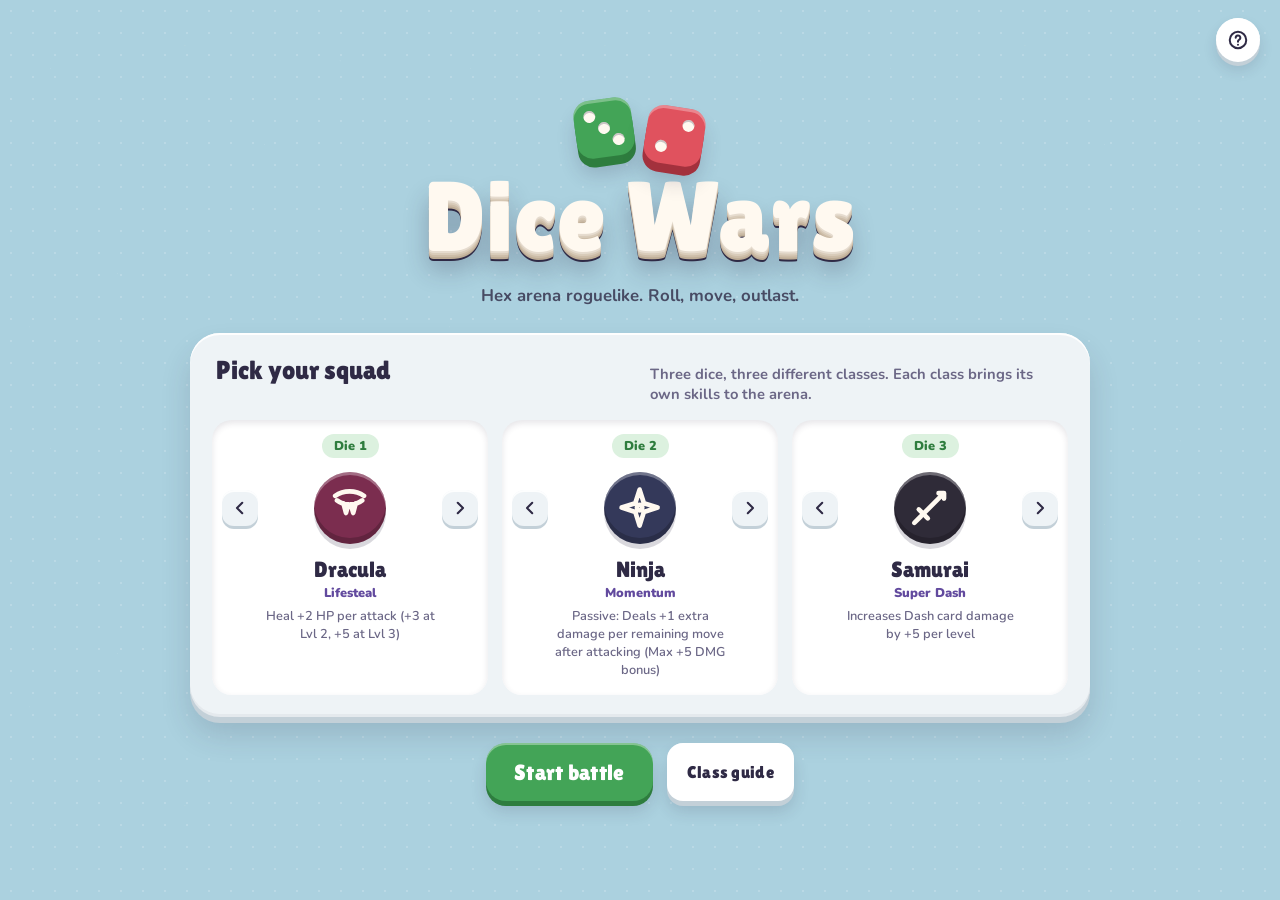
==== index.html @ b99d7654 "v3.5: Combat preview and coaching tips in the main game Promote the NewBeta build to the main game a" ====
<!DOCTYPE html>
<html lang="en">

<head>
    <meta charset="UTF-8">
    <meta name="viewport" content="width=device-width, initial-scale=1.0, viewport-fit=cover">
    <meta name="theme-color" content="#9ACBD9">
    <meta name="mobile-web-app-capable" content="yes">
    <meta name="apple-mobile-web-app-capable" content="yes">
    <title>Dice Wars: Hex Arena</title>
    <meta name="description" content="Hexagonal strategy dice battle with classes, cards and roguelike upgrades. Player vs Computer.">
    <link rel="preconnect" href="https://fonts.googleapis.com">
    <link rel="preconnect" href="https://fonts.gstatic.com" crossorigin>
    <link href="https://fonts.googleapis.com/css2?family=Lilita+One&family=Nunito:wght@500;700;800;900&display=swap" rel="stylesheet">
    <link rel="stylesheet" href="css/style.css?v=3.5.0">
</head>

<body>

    <!-- START SCREEN -->
    <div id="start-screen">
        <button class="round-btn start-help" onclick="openHelpModal()" title="How to play" aria-label="How to play">
            <svg class="ico" viewBox="0 0 24 24"><path d="M12 3a9 9 0 1 0 0 18a9 9 0 1 0 0-18M9.5 9.5a2.5 2.5 0 1 1 3.5 2.3c-.7.3-1 .8-1 1.5v.7M12 17.2v.1"/></svg>
        </button>

        <header class="title-block">
            <div class="title-dice" aria-hidden="true">
                <span class="clay-die teal"><i></i><i></i><i></i></span>
                <span class="clay-die berry"><i></i><i></i></span>
            </div>
            <h1 class="game-title">Dice Wars</h1>
            <p class="subtitle">Hex arena roguelike. Roll, move, outlast.</p>
        </header>

        <section class="squad-picker" aria-labelledby="squad-title">
            <div class="squad-head">
                <h2 id="squad-title">Pick your squad</h2>
                <p>Three dice, three different classes. Each class brings its own skills to the arena.</p>
            </div>
            <div class="dice-carousel-grid">
                <div class="die-carousel-card">
                    <div class="die-card-header">Die 1</div>
                    <div class="class-carousel">
                        <button class="carousel-arrow-btn" onclick="cycleClass(0, -1)" aria-label="Previous class for die 1"><svg class="ico" viewBox="0 0 24 24"><path d="M15 5l-7 7 7 7"/></svg></button>
                        <div class="class-display-box" id="class-box-0"></div>
                        <button class="carousel-arrow-btn" onclick="cycleClass(0, 1)" aria-label="Next class for die 1"><svg class="ico" viewBox="0 0 24 24"><path d="M9 5l7 7-7 7"/></svg></button>
                    </div>
                </div>
                <div class="die-carousel-card">
                    <div class="die-card-header">Die 2</div>
                    <div class="class-carousel">
                        <button class="carousel-arrow-btn" onclick="cycleClass(1, -1)" aria-label="Previous class for die 2"><svg class="ico" viewBox="0 0 24 24"><path d="M15 5l-7 7 7 7"/></svg></button>
                        <div class="class-display-box" id="class-box-1"></div>
                        <button class="carousel-arrow-btn" onclick="cycleClass(1, 1)" aria-label="Next class for die 2"><svg class="ico" viewBox="0 0 24 24"><path d="M9 5l7 7-7 7"/></svg></button>
                    </div>
                </div>
                <div class="die-carousel-card">
                    <div class="die-card-header">Die 3</div>
                    <div class="class-carousel">
                        <button class="carousel-arrow-btn" onclick="cycleClass(2, -1)" aria-label="Previous class for die 3"><svg class="ico" viewBox="0 0 24 24"><path d="M15 5l-7 7 7 7"/></svg></button>
                        <div class="class-display-box" id="class-box-2"></div>
                        <button class="carousel-arrow-btn" onclick="cycleClass(2, 1)" aria-label="Next class for die 3"><svg class="ico" viewBox="0 0 24 24"><path d="M9 5l7 7-7 7"/></svg></button>
                    </div>
                </div>
            </div>
        </section>

        <div class="start-actions-wrapper">
            <button class="clay-btn teal big" onclick="openGameSettingsModal()">Start battle</button>
            <button class="clay-btn plain" onclick="openDiceGuideModal()">Class guide</button>
        </div>
    </div>

    <!-- GAME SCREEN -->
    <div id="game-screen">
        <header class="topbar">
            <button class="round-btn" onclick="openGameMenuModal()" title="Menu" aria-label="Menu">
                <svg class="ico" viewBox="0 0 24 24"><path d="M4 7h9M17 7h3M4 17h3M11 17h9M15 5a2 2 0 1 0 0 4a2 2 0 1 0 0-4M9 15a2 2 0 1 0 0 4a2 2 0 1 0 0-4"/></svg>
            </button>
            <div class="brand">Dice Wars</div>
            <div class="hud-group">
                <span class="hud-chip wave" id="wave-badge">Wave 1</span>
                <div class="hud-chip timer" id="timer-badge" title="Time left this turn">
                    <svg class="ico" viewBox="0 0 24 24"><path d="M6 3h12M6 21h12M7.5 3c0 5.5 9 5.5 9 9s-9 3.5-9 9M16.5 3c0 5.5-9 5.5-9 9s9 3.5 9 9"/></svg>
                    <span>30</span><small>s</small>
                </div>
                <div class="hud-chip daytime" id="daytime-badge" title="Time of day in the arena"><span>Morning</span></div>
                <div class="hud-chip clock" id="stopwatch-badge" title="Match time">
                    <svg class="ico" viewBox="0 0 24 24"><path d="M12 3a9 9 0 1 0 0 18a9 9 0 1 0 0-18M12 7v5l3 2"/></svg>
                    <span class="sw-val">00:00</span>
                </div>
            </div>
            <div class="topbar-actions">
                <button class="pill-btn" id="auto-test-btn" onclick="toggleFastAutoMode()" title="Let a bot play your turns (testing)">
                    <svg class="ico" viewBox="0 0 24 24"><path d="M4 6l7 6-7 6zM12 6l7 6-7 6z"/></svg><span>Auto play</span>
                </button>
                <button class="round-btn" id="bgm-toggle" onclick="toggleBGM()" title="Music" aria-label="Toggle music">
                    <svg class="ico" viewBox="0 0 24 24"><path d="M9 18V5l11-2v13M9 18a3 3 0 1 1-3-3 3 3 0 0 1 3 3zM20 16a3 3 0 1 1-3-3 3 3 0 0 1 3 3z"/></svg>
                </button>
                <button class="round-btn" onclick="openHelpModal()" title="How to play" aria-label="How to play">
                    <svg class="ico" viewBox="0 0 24 24"><path d="M12 3a9 9 0 1 0 0 18a9 9 0 1 0 0-18M9.5 9.5a2.5 2.5 0 1 1 3.5 2.3c-.7.3-1 .8-1 1.5v.7M12 17.2v.1"/></svg>
                </button>
            </div>
        </header>

        <aside class="side side-left">
            <section class="panel team-panel cpu" id="cpu-bar">
                <div class="panel-head">
                    <h3><span class="team-dot cpu"></span>Computer</h3>
                    <span class="hand-count" id="cpu-hand-count" title="Cards in the computer's hand">0/3</span>
                </div>
                <div class="dice-hp-row" id="cpu-dice-hp"></div>
            </section>

            <section class="panel stats-panel-widget" id="stats-panel-widget">
                <button class="stats-toggle-btn" onclick="toggleStatsPanel()" id="stats-toggle-btn" title="Show or hide the battle report" aria-label="Toggle battle report">
                    <svg class="ico" viewBox="0 0 24 24"><path d="M15 5l-7 7 7 7"/></svg>
                </button>
                <div class="panel-head" onclick="if (window.innerWidth <= 1180 || window.innerHeight <= 520) toggleStatsPanel()">
                    <h3>Battle report</h3>
                </div>
                <div class="stats-tabs-row" role="tablist">
                    <button class="stats-tab-btn active" id="tab-stat-dealt" onclick="switchStatsTab('dealt')">Dealt</button>
                    <button class="stats-tab-btn" id="tab-stat-taken" onclick="switchStatsTab('taken')">Taken</button>
                    <button class="stats-tab-btn" id="tab-stat-heal" onclick="switchStatsTab('heal')">Healed</button>
                    <button class="stats-tab-btn" id="tab-stat-log" onclick="switchStatsTab('log')">Log</button>
                </div>
                <div class="stats-content-area" id="stats-content-area"></div>
            </section>
        </aside>

        <main class="board">
            <div id="game-message" role="status" aria-live="polite">Waiting to start…</div>
            <div id="coach-tip" role="note" aria-live="polite"></div>
            <div id="canvas-wrapper">
                <canvas id="canvas"></canvas>
            </div>
        </main>

        <aside class="side side-right">
            <section class="panel team-panel player" id="player-bar">
                <div class="panel-head">
                    <h3><span class="team-dot player"></span>Your dice</h3>
                </div>
                <div class="dice-hp-row" id="player-dice-hp"></div>
            </section>

            <section class="panel card-hand-panel" id="card-panel">
                <div class="panel-head">
                    <h3>Hand</h3>
                    <div class="card-actions">
                        <button class="pill-btn danger btn-cancel-card" id="btn-cancel-card" onclick="cancelCard()">
                            <svg class="ico" viewBox="0 0 24 24"><path d="M6 6l12 12M18 6 6 18"/></svg><span>Cancel</span>
                        </button>
                        <button class="pill-btn btn-discard-card" id="btn-discard-card" onclick="destroyActiveCard()" title="Throw away the selected card">
                            <svg class="ico" viewBox="0 0 24 24"><path d="M4 7h16M9 7V4h6v3M6 7l1 13h10l1-13"/></svg><span>Discard</span>
                        </button>
                    </div>
                </div>
                <div class="card-slots" id="card-slots"><span class="empty-hand">No cards yet. Step on a glowing crystal to draw one.</span></div>
            </section>
        </aside>

        <footer class="tray" id="controls-bar">
            <div class="tray-roll">
                <div class="roll-dice-display" id="roll-display"></div>
                <div class="moves-display" id="moves-display"><b>0</b> moves</div>
            </div>
            <div class="tray-skills" id="tray-skills">
                <button class="clay-btn violet btn-action btn-zap" id="btn-zap" onclick="clearPreview(); triggerPlayerMageZap()" onmouseenter="previewZap()" onmouseleave="clearPreview()" title="Mage: hit the nearest enemy for damage equal to its distance">Zap</button>
                <button class="clay-btn sky btn-action btn-archer" id="btn-archer" style="display:none;" onclick="triggerPlayerArcherShot()" title="Archer: shoot any enemy from range">Long shot</button>
                <button class="clay-btn amber btn-action btn-pivot" id="btn-pivot" style="display:none;" onclick="triggerPlayerPiercerPivot()" title="Piercer: 8 damage to every enemy around this die">Pivot</button>
                <button class="clay-btn plain btn-action btn-cancel-pivot" id="btn-cancel-pivot" style="display:none;" onclick="cancelPivotPreview()">Cancel pivot</button>
                <button class="clay-btn violet btn-action btn-mind-control" id="btn-mind-control" style="display:none;" onclick="triggerPlayerMindControl()" title="Telekinator: take control of one enemy die for 2 waves">Mind control</button>
            </div>
            <div class="tray-turn">
                <button class="clay-btn plain btn-action btn-deselect" id="btn-deselect" disabled onclick="deselectDie()">
                    <svg class="ico" viewBox="0 0 24 24"><path d="M9 14 4 9l5-5M4 9h10a6 6 0 0 1 0 12h-3"/></svg>Deselect
                </button>
                <button class="clay-btn berry btn-action btn-end" id="btn-end" disabled onclick="endTurn()">
                    End turn<svg class="ico" viewBox="0 0 24 24"><path d="M5 5l8 7-8 7zM17 5v14"/></svg>
                </button>
            </div>
        </footer>
    </div>

    <!-- OVERLAY -->
    <div id="overlay" class="hidden"></div>

    <script src="js/config.js?v=3.5.0"></script>
    <script src="js/icons.js?v=3.5.0"></script>
    <script src="js/hex.js?v=3.5.0"></script>
    <script src="js/audio.js?v=3.5.0"></script>
    <script src="js/state.js?v=3.5.0"></script>
    <script src="js/render.js?v=3.5.0"></script>
    <script src="js/ui.js?v=3.5.0"></script>
    <script src="js/preview.js?v=3.5.0"></script>
    <script src="js/tips.js?v=3.5.0"></script>
    <script src="js/cards.js?v=3.5.0"></script>
    <script src="js/events.js?v=3.5.0"></script>
    <script src="js/ai.js?v=3.5.0"></script>
    <script src="js/game.js?v=3.5.0"></script>
    <script src="js/main.js?v=3.5.0"></script>
</body>

</html>
---- css/style.css ----
/* ==========================================================
   Dice Wars: clay diorama theme
   ========================================================== */
:root {
    --table: #9ACBD9;
    --table-deep: #86BDCD;
    --clay: #EEF3F6;
    --clay-2: #E1E9EE;
    --clay-lip: #C3D0D8;
    --ink: #2F2A45;
    --ink-soft: #6B6786;
    --ink-faint: #9D9AB3;

    --player: #43A457;
    --player-lip: #2E7D3E;
    --player-soft: #DCF1DF;
    --cpu: #E0525E;
    --cpu-lip: #A3313D;
    --cpu-soft: #FADCDF;
    --gold: #F2B84B;
    --gold-lip: #C98E1E;
    --gold-soft: #FCEBC6;
    --violet: #8468C4;
    --violet-lip: #624A9E;
    --sky: #4F9FD0;
    --sky-lip: #3778A3;
    --amber: #E4893A;
    --amber-lip: #B5621F;

    --common: #7E8AA3;
    --uncommon: #4F9FD0;
    --rare: #8468C4;

    --r-panel: 24px;
    --r-btn: 16px;
    --r-chip: 999px;

    --panel-shadow: 0 6px 0 var(--clay-lip), 0 18px 30px rgba(47, 42, 69, 0.16),
                    inset 0 2px 0 rgba(255, 255, 255, 0.95), inset 0 -3px 0 rgba(47, 42, 69, 0.05);
    --inset: inset 0 3px 6px rgba(47, 42, 69, 0.12), inset 0 -1px 0 rgba(255, 255, 255, 0.8);

    --night: 0;
    --font-display: 'Lilita One', 'Nunito', system-ui, sans-serif;
    --font-body: 'Nunito', system-ui, sans-serif;
}

* { margin: 0; padding: 0; box-sizing: border-box; }

html, body { height: 100%; }

body {
    font-family: var(--font-body);
    font-weight: 700;
    color: var(--ink);
    background-color: var(--table);
    /* faint pressed-dot texture, like a felt table */
    background-image: radial-gradient(rgba(255, 255, 255, 0.18) 1.2px, transparent 1.3px);
    background-size: 22px 22px;
    transition: background-color 1.5s linear;
    overflow-x: hidden;
    user-select: none;
    -webkit-font-smoothing: antialiased;
    -webkit-tap-highlight-color: transparent;
    -webkit-text-size-adjust: 100%;
}

button { font-family: inherit; color: inherit; touch-action: manipulation; }
:focus-visible { outline: 3px solid var(--ink); outline-offset: 3px; }

.ico {
    width: 1.15em; height: 1.15em; flex: none;
    fill: none; stroke: currentColor; stroke-width: 2.2;
    stroke-linecap: round; stroke-linejoin: round;
}

/* ---------- shared clay primitives ---------- */
.panel {
    background: var(--clay);
    border-radius: var(--r-panel);
    box-shadow: var(--panel-shadow);
    padding: 16px;
}
.panel-head {
    display: flex; align-items: center; justify-content: space-between; gap: 8px;
    margin-bottom: 12px;
}
.panel-head h3 {
    font-family: var(--font-display); font-weight: 400;
    font-size: 1.15rem; letter-spacing: 0.3px;
    display: flex; align-items: center; gap: 8px;
}
.team-dot { width: 14px; height: 14px; border-radius: 50%; box-shadow: inset 0 -3px 0 rgba(0,0,0,0.18); }
.team-dot.player { background: var(--player); }
.team-dot.cpu { background: var(--cpu); }

.clay-btn {
    --c: var(--clay); --lip: var(--clay-lip); --txt: var(--ink);
    display: inline-flex; align-items: center; justify-content: center; gap: 8px;
    padding: 11px 20px; min-height: 46px;
    font-family: var(--font-display); font-weight: 400; font-size: 1.05rem; letter-spacing: 0.3px;
    color: var(--txt); background: var(--c);
    border: none; border-radius: var(--r-btn); cursor: pointer;
    box-shadow: 0 5px 0 var(--lip), 0 10px 16px rgba(47, 42, 69, 0.16), inset 0 2px 0 rgba(255, 255, 255, 0.35);
    transition: transform 0.08s ease, box-shadow 0.08s ease, filter 0.15s;
    white-space: nowrap;
}
.clay-btn:hover:not(:disabled) { filter: brightness(1.05); }
.clay-btn:active:not(:disabled) {
    transform: translateY(4px);
    box-shadow: 0 1px 0 var(--lip), 0 3px 6px rgba(47, 42, 69, 0.14), inset 0 2px 0 rgba(255, 255, 255, 0.3);
}
.clay-btn:disabled {
    --c: #DCE3E8; --lip: #C3CDD4; --txt: var(--ink-faint);
    cursor: not-allowed; box-shadow: 0 3px 0 var(--lip), inset 0 2px 0 rgba(255,255,255,0.5);
}
.clay-btn.teal { --c: var(--player); --lip: var(--player-lip); --txt: #fff; }
.clay-btn.berry { --c: var(--cpu); --lip: var(--cpu-lip); --txt: #fff; }
.clay-btn.gold { --c: var(--gold); --lip: var(--gold-lip); --txt: var(--ink); }
.clay-btn.violet { --c: var(--violet); --lip: var(--violet-lip); --txt: #fff; }
.clay-btn.sky { --c: var(--sky); --lip: var(--sky-lip); --txt: #fff; }
.clay-btn.amber { --c: var(--amber); --lip: var(--amber-lip); --txt: #fff; }
.clay-btn.plain { --c: #fff; --lip: var(--clay-lip); --txt: var(--ink); }
.clay-btn.big { font-size: 1.35rem; padding: 14px 28px; min-height: 58px; border-radius: 20px; }
.clay-btn .ico { width: 1.1em; height: 1.1em; stroke-width: 2.6; }
.clay-btn .btn-count {
    font-family: var(--font-body); font-weight: 900; font-size: 0.8rem;
    background: rgba(255,255,255,0.28); border-radius: var(--r-chip); padding: 1px 8px;
}

.round-btn {
    width: 44px; height: 44px; border-radius: 50%; border: none; cursor: pointer;
    display: inline-flex; align-items: center; justify-content: center;
    background: #fff; color: var(--ink);
    box-shadow: 0 4px 0 var(--clay-lip), 0 8px 14px rgba(47, 42, 69, 0.14), inset 0 2px 0 rgba(255,255,255,0.9);
    transition: transform 0.08s, box-shadow 0.08s;
}
.round-btn .ico { width: 22px; height: 22px; }
.round-btn:active { transform: translateY(3px); box-shadow: 0 1px 0 var(--clay-lip); }
.round-btn.off { color: var(--ink-faint); }

.pill-btn {
    display: inline-flex; align-items: center; gap: 6px;
    padding: 7px 14px; border-radius: var(--r-chip); border: none; cursor: pointer;
    font-weight: 800; font-size: 0.85rem; background: #fff; color: var(--ink);
    box-shadow: 0 3px 0 var(--clay-lip), inset 0 2px 0 rgba(255,255,255,0.9);
    transition: transform 0.08s, box-shadow 0.08s;
}
.pill-btn:active { transform: translateY(2px); box-shadow: 0 1px 0 var(--clay-lip); }
.pill-btn.active { background: var(--violet); color: #fff; box-shadow: 0 3px 0 var(--violet-lip), inset 0 2px 0 rgba(255,255,255,0.25); }
.pill-btn.danger { color: var(--cpu-lip); }

.class-badge {
    --cb: var(--ink-soft);
    display: inline-flex; align-items: center; justify-content: center; flex: none;
    width: 30px; height: 30px; border-radius: 50%;
    background: var(--cb); color: #FFF9F0;
    box-shadow: inset 0 -3px 0 rgba(0, 0, 0, 0.2), inset 0 2px 0 rgba(255, 255, 255, 0.3), 0 2px 0 rgba(47,42,69,0.18);
}
.class-badge .ico { width: 60%; height: 60%; stroke-width: 2.6; }
.class-badge.sm { width: 22px; height: 22px; }
.class-badge.lg { width: 44px; height: 44px; }
.class-badge.xl { width: 72px; height: 72px; box-shadow: inset 0 -6px 0 rgba(0,0,0,0.2), inset 0 3px 0 rgba(255,255,255,0.3), 0 5px 0 rgba(47,42,69,0.18); }

/* ---------- start screen ---------- */
#start-screen {
    position: fixed; inset: 0; z-index: 100;
    display: flex; flex-direction: column; align-items: center; justify-content: center; gap: 26px;
    padding: 32px 20px; overflow-y: auto;
    transition: opacity 0.5s, visibility 0.5s;
}
#start-screen.hidden { opacity: 0; visibility: hidden; pointer-events: none; }
.start-help { position: absolute; top: 18px; right: 20px; }

.title-block { text-align: center; }
.title-dice { display: flex; justify-content: center; gap: 14px; margin-bottom: 6px; }
.clay-die {
    width: 58px; height: 58px; border-radius: 16px; position: relative;
    display: inline-block;
    box-shadow: inset 0 3px 0 rgba(255,255,255,0.3);
}
.clay-die.teal { background: var(--player); box-shadow: 0 9px 0 var(--player-lip), 0 16px 20px rgba(47,42,69,0.2), inset 0 3px 0 rgba(255,255,255,0.3); transform: rotate(-8deg); }
.clay-die.berry { background: var(--cpu); box-shadow: 0 9px 0 var(--cpu-lip), 0 16px 20px rgba(47,42,69,0.2), inset 0 3px 0 rgba(255,255,255,0.3); transform: rotate(9deg) translateY(8px); }
.clay-die i { position: absolute; width: 12px; height: 12px; border-radius: 50%; background: #FFF9F0; box-shadow: inset 0 2px 0 rgba(47,42,69,0.25); }
.clay-die.teal i:nth-child(1) { top: 10px; left: 10px; }
.clay-die.teal i:nth-child(2) { top: 23px; left: 23px; }
.clay-die.teal i:nth-child(3) { bottom: 10px; right: 10px; }
.clay-die.berry i:nth-child(1) { top: 11px; right: 11px; }
.clay-die.berry i:nth-child(2) { bottom: 11px; left: 11px; }

.game-title {
    font-family: var(--font-display); font-weight: 400;
    font-size: clamp(3.4rem, 10vw, 6.2rem); line-height: 1; letter-spacing: 1px;
    color: #FFF9F0;
    /* extruded clay lettering */
    text-shadow:
        0 2px 0 #E6DCCF, 0 4px 0 #D9CCBA, 0 6px 0 #CDBDA8, 0 8px 0 #BFAE97,
        0 10px 0 var(--ink), 0 18px 24px rgba(47, 42, 69, 0.3);
    margin-top: 10px;
}
.subtitle { margin-top: 18px; font-size: 1.05rem; color: var(--ink); opacity: 0.8; }

.squad-picker {
    width: 100%; max-width: 900px;
    background: var(--clay); border-radius: 30px; box-shadow: var(--panel-shadow);
    padding: 22px;
}
.squad-head { display: flex; align-items: baseline; justify-content: space-between; gap: 16px; flex-wrap: wrap; margin-bottom: 16px; padding: 0 4px; }
.squad-head h2 { font-family: var(--font-display); font-weight: 400; font-size: 1.6rem; }
.squad-head p { color: var(--ink-soft); font-size: 0.92rem; max-width: 46ch; }

.dice-carousel-grid { display: grid; grid-template-columns: repeat(3, 1fr); gap: 14px; }
.die-carousel-card {
    background: #fff; border-radius: 20px; padding: 14px 10px 16px;
    box-shadow: var(--inset);
    display: flex; flex-direction: column; align-items: center;
}
.die-card-header {
    font-weight: 900; font-size: 0.8rem; color: var(--player-lip);
    background: var(--player-soft); border-radius: var(--r-chip); padding: 3px 12px; margin-bottom: 8px;
}
.class-carousel { display: grid; grid-template-columns: 36px 1fr 36px; align-items: start; gap: 4px; width: 100%; }
.class-carousel .carousel-arrow-btn { margin-top: 24px; }
.carousel-arrow-btn {
    width: 36px; height: 36px; border-radius: 12px; border: none; cursor: pointer;
    background: var(--clay); color: var(--ink);
    display: flex; align-items: center; justify-content: center;
    box-shadow: 0 3px 0 var(--clay-lip), inset 0 2px 0 rgba(255,255,255,0.9);
    transition: transform 0.08s, box-shadow 0.08s;
}
.carousel-arrow-btn .ico { width: 18px; height: 18px; stroke-width: 2.8; }
.carousel-arrow-btn:active { transform: translateY(2px); box-shadow: 0 1px 0 var(--clay-lip); }

.class-display-box {
    display: flex; flex-direction: column; align-items: center; text-align: center;
    min-height: 196px; padding: 6px 2px 0;
    animation: classSwap 0.25s ease-out;
}
@keyframes classSwap { from { opacity: 0; transform: translateY(6px) scale(0.96); } to { opacity: 1; transform: none; } }
.class-display-name { font-family: var(--font-display); font-weight: 400; font-size: 1.4rem; margin-top: 12px; }
.class-display-skill { font-size: 0.8rem; font-weight: 900; color: var(--violet-lip); margin-top: 2px; }
.class-display-desc { font-size: 0.8rem; font-weight: 600; color: var(--ink-soft); margin-top: 6px; line-height: 1.4; }

.start-actions-wrapper { display: flex; gap: 14px; flex-wrap: wrap; justify-content: center; }

/* ---------- game layout ---------- */
#game-screen { display: none; }
#game-screen.active {
    display: grid;
    grid-template-columns: 290px minmax(0, 1fr) 310px;
    grid-template-rows: auto minmax(0, 1fr) auto;
    grid-template-areas:
        "top top top"
        "left board right"
        "tray tray tray";
    gap: 16px;
    height: 100vh; min-height: 640px;
    max-width: 1560px; margin: 0 auto;
    padding: 14px 18px 18px;
}

.topbar {
    grid-area: top;
    display: flex; align-items: center; gap: 14px;
    background: var(--clay); border-radius: 22px; box-shadow: var(--panel-shadow);
    padding: 8px 10px;
}
.brand { font-family: var(--font-display); font-size: 1.45rem; color: var(--ink); padding-right: 6px; }
.hud-group { display: flex; align-items: center; gap: 8px; flex-wrap: wrap; }
.hud-chip {
    display: inline-flex; align-items: center; gap: 6px;
    padding: 6px 13px; border-radius: var(--r-chip);
    font-weight: 900; font-size: 0.9rem; font-variant-numeric: tabular-nums;
    background: #fff; box-shadow: var(--inset);
}
.hud-chip .ico { width: 17px; height: 17px; }
.hud-chip.wave { background: var(--ink); color: #fff; box-shadow: inset 0 -3px 0 rgba(0,0,0,0.3); font-family: var(--font-display); font-weight: 400; letter-spacing: 0.4px; }
.hud-chip.timer { color: var(--gold-lip); }
.hud-chip.timer small { font-size: 0.75rem; margin-left: -4px; }
.hud-chip.timer.low { background: var(--cpu); color: #fff; box-shadow: inset 0 -3px 0 var(--cpu-lip); }
.hud-chip.clock { color: var(--ink-soft); }
.topbar-actions { margin-left: auto; display: flex; align-items: center; gap: 10px; }

.side { display: flex; flex-direction: column; gap: 16px; min-height: 0; min-width: 0; }
.board, .tray, .topbar, .panel { min-width: 0; }
canvas { max-width: 100%; }
.side-left { grid-area: left; }
.side-right { grid-area: right; }

.board {
    grid-area: board; position: relative; min-height: 0;
    display: flex; flex-direction: column; align-items: center;
    padding-top: 46px;
}
#canvas-wrapper {
    flex: 1; width: 100%; min-height: 0; position: relative;
    display: flex; align-items: center; justify-content: center;
    border-radius: 30px;
    transition: box-shadow 0.3s;
}
#canvas-wrapper.aura-psychic { box-shadow: inset 0 0 0 4px rgba(132, 104, 196, 0.55); }
canvas { display: block; cursor: pointer; touch-action: manipulation; }

#game-message {
    position: absolute; top: 4px; left: 50%; transform: translateX(-50%); z-index: 5;
    pointer-events: none;
    max-width: min(92%, 620px);
    padding: 9px 20px; border-radius: var(--r-chip);
    background: #fff; color: var(--ink);
    font-weight: 800; font-size: 0.95rem; text-align: center; line-height: 1.35;
    box-shadow: 0 4px 0 var(--clay-lip), 0 10px 18px rgba(47,42,69,0.14);
}

/* ---------- team rosters ---------- */
.hand-count {
    font-weight: 900; font-size: 0.8rem; padding: 3px 10px; border-radius: var(--r-chip);
    background: var(--cpu-soft); color: var(--cpu-lip);
    display: inline-flex; align-items: center; gap: 5px;
}
.hand-count .ico { width: 14px; height: 14px; }

.dice-hp-row { display: flex; flex-direction: column; gap: 6px; overflow-y: auto; min-height: 0; padding: 2px; }
.die-hp-card {
    display: grid; grid-template-columns: auto minmax(0, 1fr); column-gap: 10px; align-items: center;
    padding: 7px 10px; border-radius: 14px;
    background: #fff; box-shadow: var(--inset);
    transition: opacity 0.3s;
}
.die-main { display: flex; flex-direction: column; gap: 4px; min-width: 0; }
.die-main .hp-bar-outer { flex: none; width: 100%; }
.die-line { display: flex; align-items: center; gap: 6px; min-width: 0; }
.die-name { font-weight: 900; font-size: 0.86rem; display: flex; align-items: baseline; gap: 5px; min-width: 0; margin-right: auto; white-space: nowrap; overflow: hidden; text-overflow: ellipsis; }
.die-name small { font-weight: 700; font-size: 0.7rem; color: var(--ink-faint); }
.die-dmg-chip {
    font-family: var(--font-display); font-size: 0.85rem; line-height: 1;
    padding: 3px 7px; border-radius: 8px; background: var(--clay-2); white-space: nowrap;
}
.die-dmg-chip small { font-family: var(--font-body); font-size: 0.6rem; font-weight: 800; color: var(--ink-soft); margin-left: 2px; }
.die-dmg {
    font-family: var(--font-display); font-size: 1rem; min-width: 34px; text-align: center;
    padding: 2px 8px; border-radius: 10px; background: var(--clay-2);
}
.die-dmg small { display: block; font-family: var(--font-body); font-size: 0.6rem; font-weight: 800; color: var(--ink-soft); margin-top: -2px; }
.hp-line { display: flex; align-items: center; gap: 8px; }
.hp-bar-outer { flex: 1; height: 7px; border-radius: 7px; background: var(--clay-2); box-shadow: inset 0 2px 3px rgba(47,42,69,0.15); overflow: hidden; }
.hp-bar-inner { height: 100%; border-radius: 7px; transition: width 0.4s, background 0.4s; box-shadow: inset 0 2px 0 rgba(255,255,255,0.35); }
.hp-num { font-size: 0.72rem; font-weight: 900; color: var(--ink-soft); font-variant-numeric: tabular-nums; white-space: nowrap; }
.die-sub { display: flex; flex-wrap: wrap; gap: 4px; align-items: center; }
.sk-mini {
    display: inline-flex; align-items: center; gap: 4px;
    padding: 2px 6px; border-radius: 8px; background: var(--clay);
    font-size: 0.62rem; font-weight: 900; color: var(--ink-soft); cursor: help;
}
.sk-mini .skill-pips { gap: 2px; }
.sk-mini .skill-pips i { width: 7px; min-width: 0; max-width: none; flex: none; height: 6px; }
.sk-mini.locked { opacity: 0.5; }
.sk-mini.max { background: var(--gold-soft); color: var(--gold-lip); }
.die-tags { display: flex; gap: 4px; flex-wrap: wrap; }
.die-tags:empty { display: none; }
.tag {
    display: inline-flex; align-items: center; gap: 3px;
    font-size: 0.7rem; font-weight: 900; padding: 1px 8px; border-radius: var(--r-chip);
    background: var(--clay-2); color: var(--ink-soft);
}
.tag.mini { padding: 1px 6px; font-size: 0.64rem; cursor: help; }
.tag .ico { width: 12px; height: 12px; stroke-width: 2.6; }
.tag.moves { background: var(--gold-soft); color: var(--gold-lip); }
.tag.frozen { background: #DCEEF9; color: #3778A3; }
.tag.trapped { background: #DDEFD9; color: #3F7F4E; }
.tag.bleed { background: var(--cpu-soft); color: var(--cpu-lip); }
.tag.shield { background: #DCE7F3; color: #3F6C94; }
.tag.rage { background: #FBE1D6; color: #B5451F; }
.tag.zap { background: #E7E0F6; color: var(--violet-lip); }
.tag.hidden { background: #ECE8F6; color: var(--violet-lip); }

.die-hp-card.dead { opacity: 0.4; filter: grayscale(1); }
.die-hp-card.frozen { box-shadow: var(--inset), 0 0 0 2px #9ACBE8; }
.die-hp-card.trapped { box-shadow: var(--inset), 0 0 0 2px #9CCB8E; }
.die-hp-card.concealed { opacity: 0.7; }
.die-hp-card.selected { box-shadow: var(--inset), 0 0 0 3px var(--gold); }

/* ---------- battle report ---------- */
.stats-panel-widget { flex: 1; min-height: 190px; display: flex; flex-direction: column; position: relative; }
.stats-toggle-btn { display: none; }
.stats-tabs-row {
    display: grid; grid-template-columns: repeat(4, 1fr); gap: 4px;
    padding: 4px; border-radius: 14px; background: var(--clay-2); box-shadow: var(--inset);
    margin-bottom: 12px;
}
.stats-tab-btn {
    padding: 6px 2px; border: none; border-radius: 10px; cursor: pointer;
    font-weight: 900; font-size: 0.78rem; background: transparent; color: var(--ink-soft);
}
.stats-tab-btn.active { background: #fff; color: var(--ink); box-shadow: 0 2px 0 var(--clay-lip); }
.stats-content-area { flex: 1; min-height: 0; overflow-y: auto; padding-right: 2px; }
.stat-bar-group { display: flex; flex-direction: column; gap: 10px; }
.stat-row-item { display: flex; flex-direction: column; gap: 4px; }
.stat-row-label { display: flex; justify-content: space-between; align-items: center; gap: 6px; font-size: 0.82rem; font-weight: 800; }
.stat-row-label > span:first-child { display: inline-flex; align-items: center; gap: 6px; }
.stat-bar-bg { height: 10px; border-radius: 10px; background: var(--clay-2); box-shadow: inset 0 2px 3px rgba(47,42,69,0.14); overflow: hidden; }
.stat-bar-fill { height: 100%; border-radius: 10px; transition: width 0.4s ease-out; box-shadow: inset 0 2px 0 rgba(255,255,255,0.35); }
.stat-total-summary { margin-top: 12px; padding-top: 10px; border-top: 2px dashed var(--clay-lip); font-size: 0.85rem; color: var(--ink-soft); display: flex; justify-content: space-between; }
.stat-total-summary strong { font-family: var(--font-display); font-weight: 400; font-size: 1.1rem; color: var(--ink); }
.stats-empty { color: var(--ink-faint); font-size: 0.85rem; text-align: center; padding: 24px 6px; }

.combat-log-container { display: flex; flex-direction: column; gap: 6px; }
.combat-log-item {
    display: grid; grid-template-columns: 8px 1fr; gap: 8px; align-items: start;
    padding: 7px 9px; border-radius: 12px; background: #fff;
}
.combat-log-item .log-dot { width: 8px; height: 8px; border-radius: 50%; margin-top: 6px; }
.combat-log-meta { font-size: 0.68rem; color: var(--ink-faint); font-weight: 800; }
.combat-log-text { font-size: 0.8rem; line-height: 1.35; font-weight: 700; word-break: break-word; }

/* ---------- card hand ---------- */
.card-hand-panel { flex: 1; min-height: 230px; display: flex; flex-direction: column; }
.team-panel { flex: 0 1 auto; min-height: 0; display: flex; flex-direction: column; max-height: 52%; }
.card-actions { display: flex; gap: 6px; }
.btn-cancel-card, .btn-discard-card { display: none; }
.btn-cancel-card.active, .btn-discard-card.active { display: inline-flex; }
.card-slots { display: grid; grid-template-columns: repeat(2, 1fr); gap: 12px; align-content: start; overflow-y: auto; padding: 2px 2px 8px; }
.card-slot {
    --rc: var(--common);
    position: relative; cursor: pointer;
    display: flex; flex-direction: column; align-items: flex-start; gap: 6px;
    padding: 12px; min-height: 118px; border-radius: 18px;
    background: #fff; text-align: left;
    box-shadow: 0 5px 0 var(--clay-lip), 0 10px 16px rgba(47,42,69,0.12), inset 0 2px 0 rgba(255,255,255,0.9);
    border: none;
    transition: transform 0.12s, box-shadow 0.12s;
}
.card-slot:hover { transform: translateY(-3px); }
.card-slot:active { transform: translateY(3px); box-shadow: 0 1px 0 var(--clay-lip); }
.card-slot.uncommon { --rc: var(--uncommon); }
.card-slot.rare { --rc: var(--rare); }
.card-slot.active-card { box-shadow: 0 5px 0 var(--gold-lip), 0 0 0 3px var(--gold), 0 10px 16px rgba(47,42,69,0.12); transform: translateY(-3px); }
.card-art {
    width: 42px; height: 42px; border-radius: 14px;
    display: flex; align-items: center; justify-content: center;
    background: var(--rc); color: #fff;
    box-shadow: inset 0 -4px 0 rgba(0,0,0,0.18), inset 0 2px 0 rgba(255,255,255,0.3);
}
.card-art .ico { width: 24px; height: 24px; stroke-width: 2.5; }
.card-name { font-family: var(--font-display); font-weight: 400; font-size: 1rem; line-height: 1.1; }
.card-desc { font-size: 0.72rem; font-weight: 700; color: var(--ink-soft); line-height: 1.3; }
.card-rarity { position: absolute; top: 12px; right: 12px; width: 10px; height: 10px; border-radius: 50%; background: var(--rc); }
.empty-hand { grid-column: 1 / -1; color: var(--ink-faint); font-size: 0.85rem; padding: 14px 4px; line-height: 1.4; }

/* ---------- action tray ---------- */
.tray {
    grid-area: tray;
    display: flex; align-items: center; gap: 14px; flex-wrap: wrap;
    background: var(--clay); border-radius: 24px; box-shadow: var(--panel-shadow);
    padding: 12px 14px 14px;
}
.tray-roll { display: flex; align-items: center; gap: 12px; }
.tray-skills { display: flex; align-items: center; gap: 10px; flex-wrap: wrap; flex: 1; justify-content: center; }
.tray-turn { display: flex; align-items: center; gap: 10px; margin-left: auto; }
.tray-skills.empty { display: none; }

.roll-dice-display { display: flex; align-items: center; gap: 6px; min-height: 44px; font-weight: 900; }
.roll-die-box {
    width: 38px; height: 38px; border-radius: 11px;
    display: inline-flex; align-items: center; justify-content: center;
    font-family: var(--font-display); font-size: 1.2rem; color: #fff;
}
.roll-die-box.player-die { background: var(--player); box-shadow: 0 4px 0 var(--player-lip), inset 0 2px 0 rgba(255,255,255,0.3); }
.roll-die-box.cpu-die { background: var(--cpu); box-shadow: 0 4px 0 var(--cpu-lip), inset 0 2px 0 rgba(255,255,255,0.3); }
.roll-plus { color: var(--ink-faint); font-weight: 900; }
.roll-eq { color: var(--ink-faint); font-weight: 900; margin: 0 2px; }
.roll-total { font-family: var(--font-display); font-size: 1.5rem; }

.moves-display {
    display: inline-flex; align-items: baseline; gap: 5px;
    padding: 6px 14px; border-radius: 14px; background: var(--gold-soft); color: var(--gold-lip);
    font-weight: 900; font-size: 0.85rem; box-shadow: inset 0 -3px 0 rgba(201,142,30,0.18);
}
.moves-display b { font-family: var(--font-display); font-weight: 400; font-size: 1.35rem; color: var(--ink); }

/* ---------- overlay & modals ---------- */
#overlay {
    position: fixed; inset: 0; z-index: 200;
    display: flex; align-items: center; justify-content: center; padding: 16px;
    background: rgba(47, 42, 69, 0.42); backdrop-filter: blur(3px);
}
#overlay.hidden { display: none; }
.overlay-box {
    width: 100%; max-width: 620px; max-height: 88vh; overflow-y: auto;
    background: var(--clay); border-radius: 30px; padding: 26px 28px;
    box-shadow: 0 8px 0 var(--clay-lip), 0 30px 60px rgba(47, 42, 69, 0.3), inset 0 2px 0 #fff;
    text-align: center;
    animation: popIn 0.22s cubic-bezier(0.2, 1.4, 0.4, 1);
}
@keyframes popIn { from { opacity: 0; transform: scale(0.94) translateY(8px); } to { opacity: 1; transform: none; } }
.overlay-box h2 { font-family: var(--font-display); font-weight: 400; font-size: 2rem; line-height: 1.1; margin-bottom: 10px; }
.overlay-box > p, .overlay-lead { color: var(--ink-soft); font-size: 0.95rem; line-height: 1.5; margin: 6px auto 0; max-width: 52ch; }
.overlay-actions { display: flex; gap: 12px; justify-content: center; flex-wrap: wrap; margin-top: 22px; }
.overlay-btn { margin-top: 20px; }
.overlay-icon {
    width: 64px; height: 64px; border-radius: 22px; margin: 0 auto 12px;
    display: flex; align-items: center; justify-content: center; color: #fff;
    box-shadow: inset 0 -5px 0 rgba(0,0,0,0.18), inset 0 3px 0 rgba(255,255,255,0.3);
}
.overlay-icon .ico { width: 34px; height: 34px; stroke-width: 2.4; }
.overlay-icon.teal { background: var(--player); }
.overlay-icon.berry { background: var(--cpu); }
.overlay-icon.gold { background: var(--gold); color: var(--ink); }
.overlay-icon.violet { background: var(--violet); }

/* roll for first */
.roll-compare { display: grid; grid-template-columns: 1fr auto 1fr; align-items: center; gap: 16px; margin: 18px 0 6px; }
.roll-side { background: #fff; border-radius: 20px; padding: 14px 10px; box-shadow: var(--inset); }
.roll-side .label { font-weight: 900; font-size: 0.9rem; margin-bottom: 10px; }
.roll-side.player .label { color: var(--player-lip); }
.roll-side.cpu .label { color: var(--cpu-lip); }
.roll-side .dice-row { display: flex; gap: 8px; justify-content: center; }
.roll-side .die-box {
    width: 42px; height: 42px; border-radius: 12px; display: flex; align-items: center; justify-content: center;
    font-family: var(--font-display); font-size: 1.35rem; color: #fff;
}
.roll-side.player .die-box { background: var(--player); box-shadow: 0 4px 0 var(--player-lip); }
.roll-side.cpu .die-box { background: var(--cpu); box-shadow: 0 4px 0 var(--cpu-lip); }
.roll-side .total-val { font-family: var(--font-display); font-size: 2rem; margin-top: 10px; }
.vs-text { font-family: var(--font-display); font-size: 1.3rem; color: var(--ink-faint); }
.overlay-result { margin-top: 14px; font-weight: 900; font-size: 1.05rem; padding: 10px; border-radius: 14px; }
.overlay-result.player-win { background: var(--player-soft); color: var(--player-lip); }
.overlay-result.cpu-win { background: var(--cpu-soft); color: var(--cpu-lip); }
.overlay-result.tie { background: var(--gold-soft); color: var(--gold-lip); }

/* upgrades */
.upgrade-cards-grid { display: flex; flex-direction: column; gap: 12px; margin-top: 18px; }
.upgrade-card-item {
    display: flex; align-items: center; gap: 14px; text-align: left; cursor: pointer;
    padding: 14px 16px; border-radius: 20px; background: #fff; border: none; width: 100%;
    box-shadow: 0 5px 0 var(--clay-lip), inset 0 2px 0 #fff;
    transition: transform 0.1s, box-shadow 0.1s;
}
.upgrade-card-item:hover { transform: translateY(-2px); box-shadow: 0 7px 0 var(--gold-lip), 0 0 0 3px var(--gold); }
.upgrade-card-item:active { transform: translateY(3px); box-shadow: 0 1px 0 var(--gold-lip), 0 0 0 3px var(--gold); }
.upgrade-info { flex: 1; }
.upgrade-name { font-family: var(--font-display); font-size: 1.1rem; }
.upgrade-name small { font-family: var(--font-body); font-weight: 800; font-size: 0.78rem; color: var(--ink-faint); margin-left: 4px; }
.upgrade-desc { font-size: 0.82rem; font-weight: 700; color: var(--ink-soft); margin-top: 3px; line-height: 1.4; }
.upgrade-badge { font-family: var(--font-display); font-size: 0.9rem; padding: 6px 12px; border-radius: 12px; background: var(--gold); color: var(--ink); box-shadow: 0 3px 0 var(--gold-lip); white-space: nowrap; }

/* settings */
.settings-modal-box { max-width: 520px; text-align: left; }
.settings-modal-box h2 { text-align: left; }
.settings-section-title { font-family: var(--font-display); font-weight: 400; font-size: 1.1rem; margin: 18px 0 10px; }
.settings-options-grid { display: grid; grid-template-columns: repeat(3, 1fr); gap: 10px; }
.settings-opt-btn {
    padding: 12px 10px; border-radius: 16px; cursor: pointer; text-align: center;
    background: #fff; box-shadow: 0 4px 0 var(--clay-lip);
    transition: transform 0.08s, box-shadow 0.08s;
}
.settings-opt-btn:active { transform: translateY(3px); box-shadow: 0 1px 0 var(--clay-lip); }
.settings-opt-btn.active { background: var(--player); color: #fff; box-shadow: 0 4px 0 var(--player-lip); }
.settings-opt-btn.active .settings-opt-desc { color: rgba(255,255,255,0.85); }
.settings-opt-name { font-family: var(--font-display); font-size: 1.15rem; }
.settings-opt-desc { font-size: 0.74rem; font-weight: 700; color: var(--ink-soft); margin-top: 3px; }

/* menu */
.menu-list { display: flex; flex-direction: column; gap: 12px; margin-top: 18px; }
.menu-list .clay-btn { width: 100%; justify-content: flex-start; }

/* help */
.help-content { text-align: left; max-width: 700px; }
.help-content h2 { text-align: left; }
.help-content h3 { font-family: var(--font-display); font-weight: 400; font-size: 1.2rem; margin: 20px 0 8px; }
.help-content p, .help-content li { font-size: 0.9rem; font-weight: 600; color: var(--ink-soft); line-height: 1.5; }
.help-content ul { padding-left: 20px; }
.help-content strong { color: var(--ink); font-weight: 900; }
.help-probability-table { width: 100%; border-collapse: separate; border-spacing: 0 6px; font-size: 0.85rem; }
.help-probability-table th { text-align: left; font-size: 0.75rem; color: var(--ink-faint); padding: 0 10px; }
.help-probability-table td { background: #fff; padding: 8px 10px; font-weight: 700; color: var(--ink-soft); }
.help-probability-table td:first-child { border-radius: 12px 0 0 12px; color: var(--ink); font-weight: 900; }
.help-probability-table td:last-child { border-radius: 0 12px 12px 0; }
.help-card-name { display: inline-flex; align-items: center; gap: 8px; }
.help-card-name .card-art { width: 30px; height: 30px; border-radius: 10px; }
.help-card-name .card-art .ico { width: 18px; height: 18px; }
.card-rarity-tag { font-size: 0.72rem; font-weight: 900; padding: 2px 9px; border-radius: var(--r-chip); color: #fff; }
.card-rarity-tag.common { background: var(--common); }
.card-rarity-tag.uncommon { background: var(--uncommon); }
.card-rarity-tag.rare { background: var(--rare); }
.blitz-list { list-style: none; padding: 0 !important; display: grid; grid-template-columns: repeat(2, 1fr); gap: 8px; }
.blitz-list li { background: #fff; border-radius: 14px; padding: 10px 12px; }

/* codex */
.dice-codex-container { max-width: 860px; text-align: left; }
.dice-codex-container h2 { text-align: left; }
.codex-card-deck-grid { display: grid; grid-template-columns: repeat(6, 1fr); gap: 10px; margin: 16px 0; }
.royale-card {
    display: flex; flex-direction: column; align-items: center; gap: 8px;
    padding: 12px 4px 10px; border-radius: 18px; border: none; cursor: pointer;
    background: #fff; box-shadow: 0 4px 0 var(--clay-lip);
    transition: transform 0.08s, box-shadow 0.08s;
}
.royale-card:active { transform: translateY(3px); box-shadow: 0 1px 0 var(--clay-lip); }
.royale-card.active { box-shadow: 0 4px 0 var(--gold-lip), 0 0 0 3px var(--gold); }
.royale-card-ribbon { font-weight: 900; font-size: 0.78rem; }
.codex-details-card { background: #fff; border-radius: 22px; padding: 18px 20px; box-shadow: var(--inset); }
.codex-role-title-row { display: flex; align-items: center; gap: 14px; margin-bottom: 14px; }
.codex-hero-name { font-family: var(--font-display); font-size: 1.6rem; }
.codex-hero-sub { font-size: 0.82rem; color: var(--ink-soft); }
.codex-skills-list { display: flex; flex-direction: column; gap: 10px; }
.codex-skill-box { background: var(--clay); border-radius: 16px; padding: 12px 14px; }
.codex-skill-head { display: flex; align-items: center; justify-content: space-between; gap: 10px; }
.codex-skill-title { font-weight: 900; font-size: 0.95rem; }
.codex-skill-max { font-weight: 700; font-size: 0.78rem; color: var(--ink-faint); margin-left: 4px; }
.codex-skill-badge { font-size: 0.72rem; font-weight: 900; padding: 2px 10px; border-radius: var(--r-chip); background: #E7E0F6; color: var(--violet-lip); white-space: nowrap; }
.codex-skill-badge.passive-badge { background: var(--player-soft); color: var(--player-lip); }
.codex-skill-desc { font-size: 0.85rem; font-weight: 600; color: var(--ink-soft); margin-top: 5px; line-height: 1.45; }

/* game over */
.game-over-modal-box { max-width: 720px; }
.game-over-match-summary { display: flex; justify-content: center; gap: 10px; flex-wrap: wrap; margin: 14px 0 18px; }
.game-over-match-summary span { background: #fff; border-radius: var(--r-chip); padding: 6px 14px; font-size: 0.85rem; font-weight: 800; color: var(--ink-soft); box-shadow: var(--inset); }
.game-over-match-summary b { color: var(--ink); font-weight: 900; }
.game-over-stats-grid { display: grid; grid-template-columns: 1fr 1fr; gap: 14px; text-align: left; }
.game-over-team-box { background: #fff; border-radius: 20px; padding: 14px; box-shadow: var(--inset); display: flex; flex-direction: column; gap: 8px; }
.game-over-team-title { display: flex; align-items: center; justify-content: space-between; gap: 8px; font-family: var(--font-display); font-size: 1.1rem; margin-bottom: 4px; }
.game-over-die-item { display: flex; align-items: center; justify-content: space-between; gap: 8px; padding: 7px 8px; border-radius: 12px; background: var(--clay); }
.game-over-die-name { display: inline-flex; align-items: center; gap: 8px; font-weight: 900; font-size: 0.85rem; }
.game-over-stat-pills { display: flex; gap: 4px; }
.game-over-pill { font-size: 0.72rem; font-weight: 900; padding: 2px 8px; border-radius: var(--r-chip); }
.game-over-pill.dmg { background: var(--gold-soft); color: var(--gold-lip); }
.game-over-pill.taken { background: var(--cpu-soft); color: var(--cpu-lip); }
.game-over-pill.heal { background: var(--player-soft); color: var(--player-lip); }

/* transient announcements */
.card-gained-popup {
    position: fixed; top: 18%; left: 50%; z-index: 150; pointer-events: none;
    display: flex; align-items: center; gap: 14px; text-align: left;
    padding: 14px 20px 14px 14px; border-radius: 22px; background: var(--clay);
    box-shadow: 0 6px 0 var(--clay-lip), 0 20px 36px rgba(47,42,69,0.25);
    animation: cardPopIn 0.35s cubic-bezier(0.2, 1.4, 0.4, 1), cardPopOut 0.35s 1.8s ease-in forwards;
    transform: translateX(-50%);
}
.card-gained-popup .card-art { width: 54px; height: 54px; border-radius: 18px; }
.card-gained-popup .card-art .ico { width: 30px; height: 30px; }
.cg-title { font-size: 0.78rem; font-weight: 900; color: var(--ink-faint); }
.cg-name { font-family: var(--font-display); font-size: 1.3rem; }
.cg-desc { font-size: 0.8rem; font-weight: 700; color: var(--ink-soft); max-width: 30ch; }
@keyframes cardPopIn { from { opacity: 0; transform: translateX(-50%) translateY(14px) scale(0.9); } to { opacity: 1; transform: translateX(-50%); } }
@keyframes cardPopOut { to { opacity: 0; transform: translateX(-50%) translateY(-16px); } }

.blitz-announcement {
    position: fixed; top: 92px; left: 50%; z-index: 250; pointer-events: none;
    display: flex; align-items: center; gap: 14px; text-align: left;
    padding: 12px 22px 12px 14px; border-radius: 22px;
    background: var(--ink); color: #fff;
    box-shadow: 0 6px 0 #1C182B, 0 18px 36px rgba(47,42,69,0.35);
    transform: translate(-50%, 0);
    animation: blitzPop 0.35s cubic-bezier(0.2, 1.4, 0.4, 1);
}
.blitz-badge {
    width: 44px; height: 44px; border-radius: 14px; flex: none;
    display: flex; align-items: center; justify-content: center;
    background: var(--gold); color: var(--ink); box-shadow: inset 0 -4px 0 rgba(0,0,0,0.2);
}
.blitz-badge .ico { width: 26px; height: 26px; stroke-width: 2.6; }
.blitz-kicker { font-size: 0.72rem; font-weight: 900; color: var(--gold); }
.blitz-title { font-family: var(--font-display); font-size: 1.5rem; line-height: 1.05; }
.blitz-desc { font-size: 0.85rem; font-weight: 700; opacity: 0.85; margin-top: 2px; }
@keyframes blitzPop { from { opacity: 0; transform: translate(-50%, -16px) scale(0.9); } to { opacity: 1; transform: translate(-50%, 0); } }
@keyframes blitzFadeOut { to { opacity: 0; transform: translate(-50%, -16px); } }
@keyframes popupFadeOut { to { opacity: 0; } }

/* ---------- 3D clay dice ---------- */
.dice-cube-wrap { --cs: 58px; --face: var(--player); --face-emboss: rgba(255,255,255,0.2); --pip: #FFF9F0; --team: var(--player); position: relative; width: var(--cs); height: var(--cs); }
.dice-cube-wrap.cpu { --face: var(--cpu); --team: var(--cpu); }
.dice-cube-view { width: 100%; height: 100%; perspective: 520px; transform: rotateX(-16deg) rotateY(20deg); transform-style: preserve-3d; }
.dice-cube { position: relative; width: 100%; height: 100%; transform-style: preserve-3d; }
.dice-face {
    position: absolute; inset: 0; border-radius: 20%;
    background: var(--face);
    /* team-coloured rim on every face: green for you, red for the computer */
    box-shadow: inset 0 0 0 3px var(--team), inset 0 0 0 4.5px rgba(47, 42, 69, 0.4), inset 0 -5px 0 rgba(0, 0, 0, 0.16), inset 0 4px 0 rgba(255, 255, 255, 0.28);
    backface-visibility: hidden;
}
.dice-face i {
    position: absolute; width: 19%; height: 19%; border-radius: 50%; transform: translate(-50%, -50%);
    background: var(--pip); box-shadow: inset 0 2px 0 rgba(0, 0, 0, 0.3);
}
.dice-mark { position: absolute; inset: 14%; color: var(--face-emboss); display: flex; }
.dice-mark .ico { width: 100%; height: 100%; stroke-width: 2; }
.dice-num { position: absolute; inset: 0; display: flex; align-items: center; justify-content: center; font-family: var(--font-display); font-size: calc(var(--cs) * 0.5); color: var(--pip); }
.dice-face.f1 { transform: translateZ(calc(var(--cs) / 2)); }
.dice-face.f6 { transform: rotateY(180deg) translateZ(calc(var(--cs) / 2)); }
.dice-face.f3 { transform: rotateY(90deg) translateZ(calc(var(--cs) / 2)); }
.dice-face.f4 { transform: rotateY(-90deg) translateZ(calc(var(--cs) / 2)); }
.dice-face.f2 { transform: rotateX(90deg) translateZ(calc(var(--cs) / 2)); }
.dice-face.f5 { transform: rotateX(-90deg) translateZ(calc(var(--cs) / 2)); }
/* dark core fills the rounded seams while the cube spins */
.dice-core { position: absolute; inset: 3%; border-radius: 26%; background: var(--team); }
.dice-core.b { transform: rotateY(90deg); }
.dice-core.c { transform: rotateX(90deg); }
.dice-shadow {
    position: absolute; left: 8%; right: 8%; bottom: -16%; height: 22%; border-radius: 50%;
    background: rgba(47, 42, 69, 0.3); filter: blur(2px);
}

.roll-stage {
    position: absolute; left: 50%; bottom: 14%; transform: translateX(-50%); z-index: 6;
    display: flex; gap: 26px; padding: 18px 28px 26px;
    pointer-events: none;
    transition: opacity 0.25s, transform 0.25s;
}
.roll-stage .dice-cube-wrap { --cs: 62px; }
.roll-stage.leaving { opacity: 0; transform: translateX(-50%) scale(0.85); }
.roll-pending { font-weight: 900; font-size: 0.85rem; color: var(--ink-soft); }

.roll-side .dice-row { min-height: 52px; align-items: center; gap: 14px; }
.roll-side .dice-cube-wrap { --cs: 42px; }
.roll-side .total-val, .first-roll-result { opacity: 0; transition: opacity 0.2s; }
.roll-side .total-val.shown, .first-roll-result.shown { opacity: 1; }

@keyframes boardShake {
    0%, 100% { transform: translate(0, 0); }
    20% { transform: translate(-5px, 2px); }
    40% { transform: translate(4px, -2px); }
    60% { transform: translate(-3px, 1px); }
    80% { transform: translate(2px, 0); }
}
#canvas-wrapper.shake { animation: boardShake 0.3s linear 3; }

/* ---------- skill level bars ---------- */
.die-skills { display: grid; grid-template-columns: repeat(2, minmax(0, 1fr)); gap: 4px; margin-top: 2px; }
.skill-chip {
    display: flex; flex-direction: column; gap: 3px;
    padding: 4px 7px 5px; border-radius: 10px; background: var(--clay);
    font-size: 0.68rem; font-weight: 800; line-height: 1.1;
}
.skill-chip .skill-lvl { display: none; }
#die-tooltip .die-skills { grid-template-columns: 1fr; }
#die-tooltip .skill-chip { display: grid; grid-template-columns: 1fr auto 44px; align-items: center; gap: 8px; font-size: 0.74rem; }
#die-tooltip .skill-chip .skill-lvl { display: block; }
.tip-head .die-dmg { grid-row: auto; grid-column: auto; }
.skill-name { white-space: nowrap; overflow: hidden; text-overflow: ellipsis; }
.skill-pips { display: flex; gap: 3px; }
#die-tooltip .skill-pips i { width: 12px; flex: none; }
.skill-pips i { flex: 1; max-width: 16px; min-width: 8px; height: 6px; border-radius: 4px; background: var(--clay-lip); box-shadow: inset 0 1px 1px rgba(47,42,69,0.2); }
.skill-pips i.on { background: var(--gold); box-shadow: inset 0 -2px 0 var(--gold-lip); }
.skill-lvl { font-size: 0.66rem; font-weight: 900; color: var(--ink-soft); text-align: right; }
.skill-chip.locked { opacity: 0.55; }
.skill-chip.max .skill-lvl { color: var(--gold-lip); }
.skill-chip.max { background: var(--gold-soft); }

/* ---------- die tooltip on the board ---------- */
#die-tooltip {
    position: absolute; left: 0; top: 0; z-index: 8; width: 270px; pointer-events: none;
    display: flex; flex-direction: column; gap: 7px;
    padding: 12px; border-radius: 18px; background: var(--clay);
    box-shadow: 0 5px 0 var(--clay-lip), 0 16px 28px rgba(47,42,69,0.22);
    border-top: 5px solid var(--player);
    opacity: 0; transition: opacity 0.12s;
}
#die-tooltip.cpu { border-top-color: var(--cpu); }
#die-tooltip.docked { left: 6px; right: 6px; width: auto; max-height: 62%; overflow: hidden; }
#die-tooltip.docked.dock-top { top: 6px; bottom: auto; }
#die-tooltip.docked.dock-bottom { top: auto; bottom: 6px; }
#die-tooltip.docked .die-skills { grid-template-columns: 1fr; }
#die-tooltip.show { opacity: 1; }
.tip-head { display: grid; grid-template-columns: auto 1fr auto; align-items: center; gap: 10px; }
.tip-name { font-family: var(--font-display); font-size: 1.1rem; }
.tip-team { font-size: 0.72rem; font-weight: 900; color: var(--player-lip); }
#die-tooltip.cpu .tip-team { color: var(--cpu-lip); }
#die-tooltip .die-tags:empty { display: none; }
#die-tooltip .die-tags { display: flex; gap: 4px; flex-wrap: wrap; }

/* ---------- day / night ---------- */
/* stars fade in over the table at night */
body::before {
    content: ''; position: fixed; inset: 0; pointer-events: none; z-index: 0;
    opacity: var(--night);
    background-image:
        radial-gradient(1.6px 1.6px at 12% 18%, #fff, transparent 60%),
        radial-gradient(1.2px 1.2px at 28% 72%, #fff, transparent 60%),
        radial-gradient(2px 2px at 44% 12%, #FFF6D8, transparent 60%),
        radial-gradient(1.4px 1.4px at 63% 38%, #fff, transparent 60%),
        radial-gradient(1.8px 1.8px at 81% 16%, #fff, transparent 60%),
        radial-gradient(1.2px 1.2px at 90% 64%, #FFF6D8, transparent 60%),
        radial-gradient(1.5px 1.5px at 7% 86%, #fff, transparent 60%),
        radial-gradient(1.3px 1.3px at 55% 90%, #fff, transparent 60%);
    background-size: 420px 380px;
    transition: opacity 1.5s linear;
}
#start-screen, #game-screen { position: relative; z-index: 1; }
#start-screen { position: fixed; }
.hud-chip.daytime { color: #B07A14; }
.hud-chip.daytime.evening, .hud-chip.daytime.dawn { color: #C24420; }
.hud-chip.daytime.night { background: #2F3A63; color: #E6ECFF; box-shadow: inset 0 -3px 0 rgba(0,0,0,0.3); }

/* ---------- beta: combat preview ---------- */
.beta-tag {
    display: inline-block; vertical-align: middle; margin-left: 4px;
    font-family: var(--font-body); font-weight: 900; font-size: 0.62rem; letter-spacing: 0.5px;
    padding: 2px 7px; border-radius: var(--r-chip); background: var(--violet); color: #fff;
}
.beta-tag.big { font-size: 0.8rem; padding: 4px 12px; margin-top: 14px; }
#attack-preview {
    position: absolute; left: 0; top: 0; z-index: 9; width: 290px; pointer-events: none;
    display: flex; flex-direction: column; gap: 8px;
    padding: 12px 14px; border-radius: 20px; background: var(--clay);
    box-shadow: 0 5px 0 var(--clay-lip), 0 18px 32px rgba(47,42,69,0.25);
    border-top: 5px solid var(--cpu);
    opacity: 0; transition: opacity 0.12s;
}
#attack-preview.show { opacity: 1; }
#attack-preview.lethal { border-top-color: #E4572E; }
#attack-preview.docked { left: 6px; right: 6px; width: auto; }
#attack-preview.docked.dock-top { top: 6px; }
#attack-preview.docked.dock-bottom { top: auto; bottom: 6px; }
.ap-head { display: flex; align-items: center; gap: 6px; }
.ap-arrow { color: var(--ink-faint); display: inline-flex; }
.ap-arrow .ico { width: 16px; height: 16px; stroke-width: 3; }
.ap-title { font-weight: 900; font-size: 0.85rem; margin-left: 4px; }
.ap-main { display: flex; align-items: baseline; gap: 6px; }
.ap-num { font-family: var(--font-display); font-size: 2.1rem; line-height: 1; color: var(--cpu-lip); }
.ap-unit { font-weight: 900; font-size: 0.85rem; color: var(--ink-soft); }
.ap-hp { margin-left: auto; font-weight: 900; font-size: 0.8rem; color: var(--ink-soft); }
.ap-ko {
    margin-left: auto; display: inline-flex; align-items: center; gap: 4px;
    font-weight: 900; font-size: 0.8rem; padding: 3px 10px; border-radius: var(--r-chip);
    background: #E4572E; color: #fff;
}
.ap-ko .ico { width: 14px; height: 14px; }
.ap-bar { position: relative; height: 10px; border-radius: 10px; background: var(--clay-2); overflow: hidden; box-shadow: inset 0 2px 3px rgba(47,42,69,0.15); }
.ap-bar i { position: absolute; top: 0; bottom: 0; }
.ap-bar .after { left: 0; background: var(--cpu); border-radius: 10px 0 0 10px; }
.ap-bar .lost {
    background: repeating-linear-gradient(135deg, #F59AA1 0 5px, #FADCDF 5px 10px);
}
.ap-parts { display: flex; flex-wrap: wrap; gap: 4px; }
.ap-part { font-size: 0.7rem; font-weight: 900; padding: 2px 8px; border-radius: var(--r-chip); background: #fff; color: var(--ink-soft); }
.ap-part.good { background: var(--player-soft); color: var(--player-lip); }
.ap-part.bad { background: var(--cpu-soft); color: var(--cpu-lip); }
.ap-notes { list-style: none; display: flex; flex-direction: column; gap: 4px; }
.ap-notes li { display: flex; align-items: flex-start; gap: 6px; font-size: 0.76rem; font-weight: 800; line-height: 1.3; color: var(--ink-soft); }
.ap-notes li .ico { width: 14px; height: 14px; margin-top: 1px; flex: none; }
.ap-notes li.good { color: var(--player-lip); }
.ap-notes li.bad { color: var(--cpu-lip); }
.ap-notes li.warn { color: #A8720F; }
.ap-hint { font-size: 0.74rem; font-weight: 900; text-align: center; padding: 6px; border-radius: 10px; background: var(--gold-soft); color: var(--gold-lip); }

/* ---------- beta: coaching tips ---------- */
#coach-tip {
    position: absolute; left: 50%; bottom: 10px; z-index: 12; width: min(440px, calc(100% - 16px));
    display: flex; gap: 12px; align-items: flex-start;
    padding: 12px 14px; border-radius: 20px; background: var(--ink); color: #fff;
    box-shadow: 0 6px 0 #1C182B, 0 18px 34px rgba(47,42,69,0.35);
    transform: translate(-50%, 12px); opacity: 0; pointer-events: none;
    transition: opacity 0.2s, transform 0.25s cubic-bezier(0.2, 1.4, 0.4, 1);
}
#coach-tip.show { opacity: 1; transform: translate(-50%, 0); pointer-events: auto; }
#coach-tip.show.yield { opacity: 0; pointer-events: none; }
.tip-badge {
    width: 36px; height: 36px; border-radius: 12px; flex: none;
    display: flex; align-items: center; justify-content: center;
    background: var(--gold); color: var(--ink); box-shadow: inset 0 -3px 0 rgba(0,0,0,0.2);
}
.tip-badge .ico { width: 22px; height: 22px; stroke-width: 2.6; }
.tip-title { font-family: var(--font-display); font-size: 1.05rem; }
.tip-text { font-size: 0.84rem; font-weight: 700; opacity: 0.9; line-height: 1.4; margin-top: 2px; }
.tip-actions { display: flex; align-items: center; gap: 10px; margin-top: 8px; }
.tip-actions .pill-btn { padding: 6px 14px; }
.tip-off { background: none; border: none; color: rgba(255,255,255,0.65); font-weight: 800; font-size: 0.78rem; cursor: pointer; text-decoration: underline; }
@media (max-width: 820px) {
    #coach-tip { bottom: 6px; padding: 10px 12px; }
    .tip-text { font-size: 0.78rem; }
    #attack-preview { padding: 10px 12px; gap: 6px; }
    .ap-num { font-size: 1.7rem; }
}

/* ---------- responsive ---------- */
/* short desktop screens: compact hand cards, description on hover */
@media (max-height: 840px) and (min-width: 1181px) {
    .card-slots { gap: 8px; }
    .card-slot { flex-direction: row; align-items: center; min-height: 0; padding: 8px 10px; gap: 8px; }
    .card-slot .card-art { width: 32px; height: 32px; border-radius: 10px; }
    .card-slot .card-art .ico { width: 19px; height: 19px; }
    .card-slot .card-desc { display: none; }
    .card-slot .card-name { font-size: 0.9rem; }
    .card-rarity { top: 8px; right: 8px; width: 8px; height: 8px; }
    .stats-panel-widget, .card-hand-panel { min-height: 160px; }
}

/* =========================================================
   Responsive layouts
   - desktop  (> 1180px): three columns (existing)
   - tablet   (821-1180px): board + one side column
   - phone    (<= 820px): single column game view, sticky action tray
   - short landscape (height <= 520px): board left, controls right
   ========================================================= */

/* shared collapsible battle report (tablet, phone, landscape) */
@media (max-width: 1180px), (max-height: 520px) and (orientation: landscape) {
    .stats-panel-widget { flex: 0 0 auto; min-height: 0; }
    .stats-panel-widget:not(.open) .stats-tabs-row,
    .stats-panel-widget:not(.open) .stats-content-area { display: none; }
    .stats-panel-widget:not(.open) .panel-head { margin-bottom: 0; }
    .stats-panel-widget.open .stats-content-area { max-height: 300px; }
    .stats-panel-widget .panel-head { padding-right: 44px; cursor: pointer; }
    .stats-toggle-btn {
        display: flex; position: absolute; top: 10px; right: 12px;
        width: 36px; height: 36px; border-radius: 12px; border: none; cursor: pointer;
        align-items: center; justify-content: center; background: #fff;
        box-shadow: 0 3px 0 var(--clay-lip);
        transform: rotate(-90deg); transition: transform 0.2s;
    }
    .stats-panel-widget.open .stats-toggle-btn { transform: rotate(90deg); }
    #game-message { font-size: 0.88rem; }
}

/* ---------- tablet / small laptop ---------- */
@media (min-width: 821px) and (max-width: 1180px) {
    #game-screen.active {
        grid-template-columns: minmax(0, 1fr) minmax(280px, 330px);
        grid-template-rows: auto auto minmax(0, 1fr) auto;
        grid-template-areas:
            "top top"
            "board left"
            "board right"
            "tray tray";
        height: 100vh; height: 100dvh; min-height: 560px;
        gap: 12px; padding: 12px 14px 14px;
    }
    .side { gap: 12px; }
    .side-right { min-height: 0; overflow-y: auto; padding: 2px 2px 8px; margin: -2px; }
    .team-panel { max-height: none; flex: 0 0 auto; }
    .die-hp-card .sk-mini { display: none; }
    .side-right .card-hand-panel { flex: 1 0 auto; min-height: 170px; }
    .card-slot { flex-direction: row; align-items: center; min-height: 0; padding: 8px 10px; gap: 8px; }
    .card-slot .card-art { width: 32px; height: 32px; border-radius: 10px; }
    .card-slot .card-art .ico { width: 19px; height: 19px; }
    .card-slot .card-desc { display: none; }
    .board { padding-top: 44px; }
}

/* short tablets / small laptops: one-line roster cards so the hand stays in view */
@media (min-width: 821px) and (max-width: 1180px) and (max-height: 860px) {
    .die-hp-card .die-sub { display: none; }
    .die-hp-card { padding: 6px 10px; }
    .dice-hp-row { gap: 5px; }
    .team-panel .panel-head { margin-bottom: 6px; }
}

/* ---------- phones and tablets in portrait ---------- */
@media (max-width: 820px) {
    #game-screen.active {
        grid-template-columns: minmax(0, 1fr);
        grid-template-rows: none;
        grid-template-areas:
            "top"
            "cpu"
            "board"
            "player"
            "tray"
            "hand"
            "report";
        height: auto; min-height: 100dvh;
        gap: 10px;
        padding: max(10px, env(safe-area-inset-top)) max(10px, env(safe-area-inset-right)) max(14px, env(safe-area-inset-bottom)) max(10px, env(safe-area-inset-left));
    }
    /* let the panels inside the side columns become grid items so they can be reordered */
    .side { display: contents; }
    #cpu-bar { grid-area: cpu; }
    #player-bar { grid-area: player; }
    #card-panel { grid-area: hand; }
    #stats-panel-widget { grid-area: report; }

    .topbar { padding: 6px 8px; gap: 8px; border-radius: 18px; }
    .brand { display: none; }
    .hud-group { gap: 5px; flex-wrap: nowrap; min-width: 0; }
    .hud-chip { padding: 5px 9px; font-size: 0.8rem; }
    .topbar-actions { gap: 6px; }
    .round-btn { width: 40px; height: 40px; }
    #auto-test-btn span { display: none; }
    #auto-test-btn { padding: 8px 10px; }

    .panel { padding: 10px 12px; border-radius: 20px; }
    .panel-head { margin-bottom: 8px; }
    .panel-head h3 { font-size: 1rem; }

    /* compact horizontal team strips; tap a die for details */
    .team-panel { max-height: none; }
    /* all dice fit across the screen; extra dice (splits, clones) wrap onto a new row */
    .dice-hp-row { display: grid; grid-template-columns: repeat(3, minmax(0, 1fr)); gap: 6px; overflow: visible; padding: 0; }
    .die-hp-card { padding: 6px 7px; column-gap: 6px; cursor: pointer; min-width: 0; }
    .die-hp-card .class-badge { width: 24px; height: 24px; }
    .die-name small { display: none; }
    .die-name { font-size: 0.74rem; }
    .die-line { gap: 4px; }
    .die-sub { gap: 3px; }
    .tag.mini { padding: 0 5px; font-size: 0.6rem; }
    .tag.mini .ico { width: 10px; height: 10px; }
    .hp-num { font-size: 0.66rem; }
    .die-hp-card .sk-mini { display: none; }
    .die-hp-card .hp-num { display: none; }
    .die-dmg-chip { display: none; } /* damage is shown on the die face itself */

    /* status message sits on its own line above the board so it never covers tiles */
    .board { height: auto; padding-top: 0; gap: 6px; }
    #canvas-wrapper { flex: none; width: 100%; height: min(calc(100vw - 20px), 60vh); height: min(calc(100vw - 20px), 60dvh); min-height: 280px; }
    #game-message { position: static; transform: none; width: 100%; max-width: none; padding: 7px 12px; font-size: 0.8rem; border-radius: 14px; box-shadow: 0 3px 0 var(--clay-lip); }

    /* hand: one swipeable row of compact cards */
    .card-hand-panel { min-height: 0; }
    .card-slots { display: grid; grid-template-columns: repeat(2, minmax(0, 1fr)); overflow: visible; gap: 8px; padding: 2px 2px 6px; }
    .card-slot { flex-direction: row; align-items: center; min-height: 0; min-width: 0; padding: 8px 12px 8px 8px; gap: 8px; }
    .card-slot .card-art { width: 34px; height: 34px; border-radius: 11px; }
    .card-slot .card-art .ico { width: 20px; height: 20px; }
    .card-slot .card-desc { display: none; }
    .card-slot .card-name { font-size: 0.86rem; white-space: nowrap; overflow: hidden; text-overflow: ellipsis; min-width: 0; }
    .card-rarity { top: 6px; right: 6px; width: 7px; height: 7px; }
    .empty-hand { padding: 4px; font-size: 0.8rem; }

    /* action tray pinned to the bottom of the screen; the page reserves room for it */
    #game-screen.active { padding-bottom: calc(var(--tray-h, 132px) + 18px + env(safe-area-inset-bottom)); }
    .tray {
        position: fixed; z-index: 40;
        left: max(8px, env(safe-area-inset-left)); right: max(8px, env(safe-area-inset-right));
        bottom: max(8px, env(safe-area-inset-bottom));
        padding: 10px; gap: 8px; border-radius: 20px; justify-content: space-between;
        box-shadow: 0 6px 0 var(--clay-lip), 0 -6px 24px rgba(47, 42, 69, 0.18), inset 0 2px 0 rgba(255,255,255,0.95);
    }
    .tray-roll { gap: 8px; }
    .roll-die-box { width: 32px; height: 32px; font-size: 1.05rem; border-radius: 10px; }
    .roll-total { font-size: 1.25rem; }
    .moves-display { padding: 5px 10px; }
    .moves-display b { font-size: 1.15rem; }
    /* row 1: roll + moves, row 2: skills (icon + count) then deselect / end turn */
    .tray-roll { flex: 1 1 100%; justify-content: space-between; }
    .tray-skills { order: 2; flex: 1 1 auto; min-width: 0; justify-content: flex-start; flex-wrap: nowrap; overflow-x: auto; gap: 6px; }
    .tray-skills .clay-btn { padding: 9px 11px; }
    .tray-skills .clay-btn > span:not(.btn-count) { display: none; }
    .tray-turn { order: 3; margin-left: auto; gap: 8px; }
    .clay-btn { padding: 9px 14px; min-height: 44px; font-size: 0.95rem; }

    .tray-skills { overflow-x: visible; flex-wrap: wrap; }
    .blitz-announcement { top: 70px; max-width: calc(100vw - 24px); padding: 10px 16px 10px 10px; }
    .blitz-title { font-size: 1.2rem; }
    .blitz-desc { font-size: 0.78rem; }
    .card-gained-popup { max-width: calc(100vw - 24px); }
}

/* ---------- small phones ---------- */
@media (max-width: 480px) {
    .hud-chip { white-space: nowrap; }
    .topbar { gap: 6px; }
    .topbar-actions { gap: 5px; }
    .round-btn { width: 36px; height: 36px; }
    .round-btn .ico { width: 19px; height: 19px; }
    #auto-test-btn { padding: 7px 9px; }
    .hud-chip.timer small { display: none; }
    .hud-chip.daytime span, .hud-chip.clock { display: none; }
    .hud-chip.daytime { padding: 5px 8px; }
    .tray-turn .clay-btn.btn-deselect { padding: 9px 11px; }
    .tray-turn .clay-btn.btn-deselect { font-size: 0; gap: 0; }
    .tray-turn .clay-btn.btn-deselect .ico { font-size: 1rem; width: 20px; height: 20px; }
    .roll-plus, .roll-eq { display: none; }
    .roll-dice-display { gap: 4px; }
}

/* ---------- short landscape (phones on their side) ---------- */
@media (max-height: 520px) and (orientation: landscape) {
    #game-screen.active {
        grid-template-columns: minmax(0, 1fr) minmax(260px, 38vw);
        grid-template-rows: auto auto auto auto auto;
        grid-template-areas:
            "board top"
            "board tray"
            "board player"
            "board hand"
            "board cpu"
            "board report";
        height: auto; min-height: 100dvh; align-content: start;
        gap: 8px;
        padding: max(8px, env(safe-area-inset-top)) max(10px, env(safe-area-inset-right)) 8px max(10px, env(safe-area-inset-left));
    }
    .side { display: contents; }
    #cpu-bar { grid-area: cpu; }
    #player-bar { grid-area: player; }
    #card-panel { grid-area: hand; }
    #stats-panel-widget { grid-area: report; }
    .board {
        position: sticky; top: 0; align-self: start;
        height: calc(100dvh - 16px); min-height: 0; padding-top: 0;
    }
    #game-message { position: absolute; top: 4px; transform: translateX(-50%); font-size: 0.78rem; padding: 6px 12px; }
    .topbar { flex-wrap: wrap; padding: 6px; gap: 6px; }
    .brand, #auto-test-btn span, .hud-chip.clock { display: none; }
    .hud-chip { padding: 4px 8px; font-size: 0.78rem; }
    .round-btn { width: 38px; height: 38px; }
    .panel { padding: 10px; border-radius: 18px; }
    .team-panel { max-height: none; }
    .die-hp-card .sk-mini { display: none; }
    .card-hand-panel { min-height: 0; }
    .card-slot { flex-direction: row; align-items: center; min-height: 0; padding: 8px; gap: 8px; }
    .card-slot .card-desc { display: none; }
    .card-slot .card-art { width: 30px; height: 30px; }
    .tray { flex-direction: column; align-items: stretch; padding: 10px; gap: 8px; }
    .tray-roll, .tray-skills, .tray-turn { justify-content: center; margin: 0; }
    .clay-btn { min-height: 42px; padding: 8px 12px; font-size: 0.92rem; }
}

/* ---------- start screen on small screens ---------- */
@media (max-width: 720px) {
    #start-screen { justify-content: flex-start; gap: 18px; padding: max(24px, env(safe-area-inset-top)) 14px 28px; }
    .title-dice .clay-die { width: 44px; height: 44px; border-radius: 12px; }
    .clay-die i { width: 9px; height: 9px; }
    .clay-die.teal i:nth-child(1) { top: 7px; left: 7px; }
    .clay-die.teal i:nth-child(2) { top: 17px; left: 17px; }
    .clay-die.teal i:nth-child(3) { bottom: 7px; right: 7px; }
    .clay-die.berry i:nth-child(1) { top: 8px; right: 8px; }
    .clay-die.berry i:nth-child(2) { bottom: 8px; left: 8px; }
    .subtitle { margin-top: 12px; font-size: 0.95rem; }
    .squad-picker { padding: 14px; border-radius: 24px; }
    .squad-head h2 { font-size: 1.3rem; }
    .squad-head p { font-size: 0.82rem; }
    .dice-carousel-grid { grid-template-columns: 1fr; gap: 10px; }
    .die-carousel-card { flex-direction: row; align-items: center; padding: 10px; gap: 8px; }
    .die-card-header { writing-mode: vertical-rl; transform: rotate(180deg); margin: 0; padding: 8px 3px; }
    .class-carousel { grid-template-columns: 40px 1fr 40px; align-items: center; }
    .class-carousel .carousel-arrow-btn { margin-top: 0; width: 40px; height: 40px; }
    .class-display-box {
        min-height: 0; display: grid; grid-template-columns: auto 1fr; grid-template-rows: auto auto auto;
        column-gap: 10px; text-align: left; align-items: center; padding: 0;
    }
    .class-display-box .class-badge.xl { width: 52px; height: 52px; grid-row: 1 / span 3; }
    .class-display-name { margin-top: 0; font-size: 1.15rem; }
    .class-display-desc { margin-top: 2px; font-size: 0.74rem; }
    .start-actions-wrapper { width: 100%; }
    .start-actions-wrapper .clay-btn { flex: 1; }

    .overlay-box { padding: 20px 16px; border-radius: 24px; max-height: 90dvh; }
    .overlay-box h2 { font-size: 1.55rem; }
    .codex-card-deck-grid { grid-template-columns: repeat(3, 1fr); }
    .game-over-stats-grid, .blitz-list { grid-template-columns: 1fr; }
    .settings-options-grid { grid-template-columns: 1fr; }
    .roll-compare { grid-template-columns: 1fr; gap: 10px; }
    .vs-text { display: none; }
    .help-probability-table td:last-child { min-width: 180px; }
}

/* touch devices: no hover lift, no tap flash */
@media (hover: none) {
    .card-slot:hover, .upgrade-card-item:hover { transform: none; }
}

@media (prefers-reduced-motion: reduce) {
    *, *::before, *::after { animation-duration: 0.01ms !important; transition-duration: 0.01ms !important; }
}
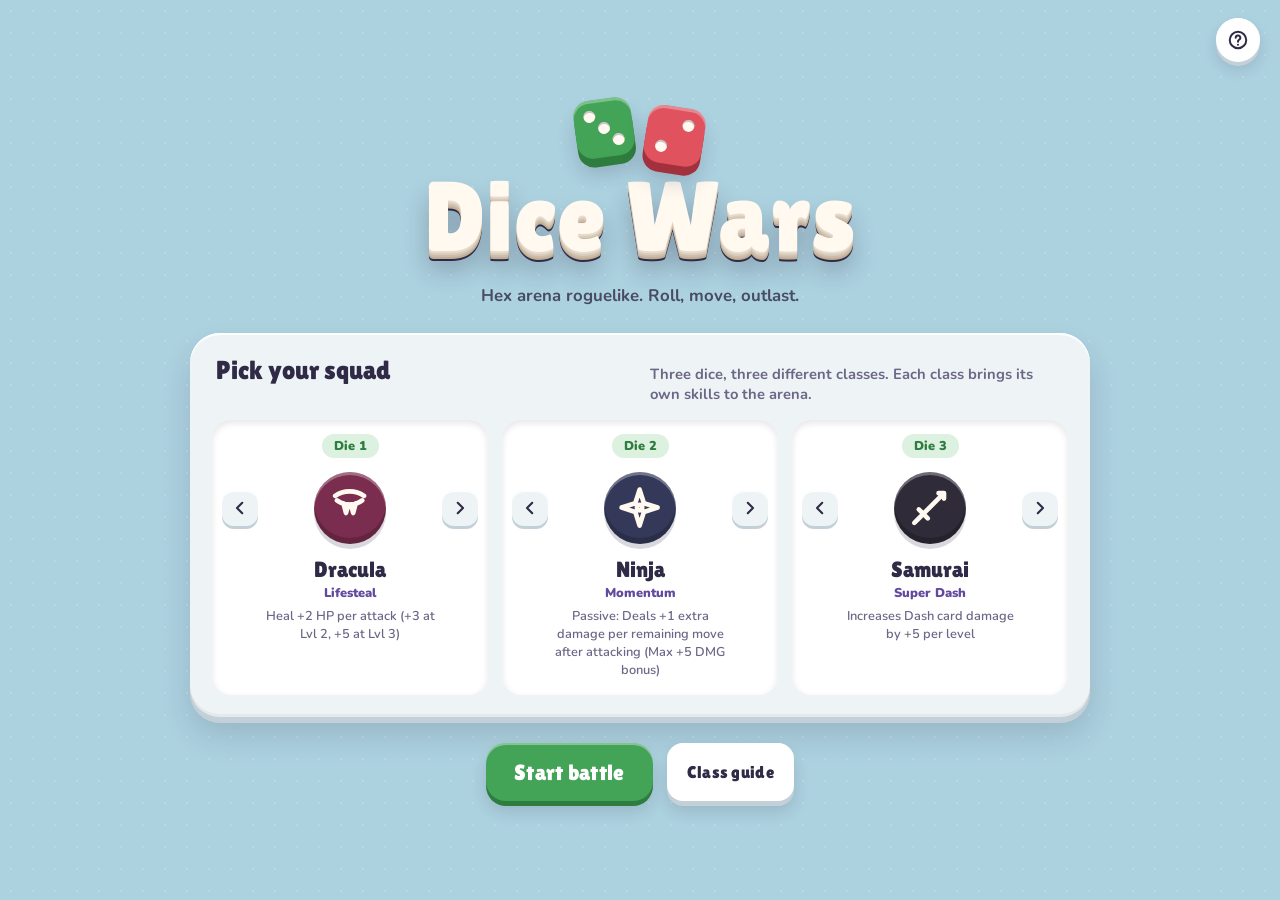
==== commit 25f1a627: "v3.6: Brutal endgame, faster arena events, summons stay visible, fixes Arena events - Events on wave" ====
--- a/index.html
+++ b/index.html
@@ -12,7 +12,7 @@
     <link rel="preconnect" href="https://fonts.googleapis.com">
     <link rel="preconnect" href="https://fonts.gstatic.com" crossorigin>
     <link href="https://fonts.googleapis.com/css2?family=Lilita+One&family=Nunito:wght@500;700;800;900&display=swap" rel="stylesheet">
-    <link rel="stylesheet" href="css/style.css?v=3.5.0">
+    <link rel="stylesheet" href="css/style.css?v=3.6.0">
 </head>
 
 <body>
@@ -84,6 +84,7 @@
                     <svg class="ico" viewBox="0 0 24 24"><path d="M6 3h12M6 21h12M7.5 3c0 5.5 9 5.5 9 9s-9 3.5-9 9M16.5 3c0 5.5-9 5.5-9 9s9 3.5 9 9"/></svg>
                     <span>30</span><small>s</small>
                 </div>
+                <div class="hud-chip event" id="event-badge" title="Next arena event"></div>
                 <div class="hud-chip daytime" id="daytime-badge" title="Time of day in the arena"><span>Morning</span></div>
                 <div class="hud-chip clock" id="stopwatch-badge" title="Match time">
                     <svg class="ico" viewBox="0 0 24 24"><path d="M12 3a9 9 0 1 0 0 18a9 9 0 1 0 0-18M12 7v5l3 2"/></svg>
@@ -187,20 +188,20 @@
     <!-- OVERLAY -->
     <div id="overlay" class="hidden"></div>
 
-    <script src="js/config.js?v=3.5.0"></script>
-    <script src="js/icons.js?v=3.5.0"></script>
-    <script src="js/hex.js?v=3.5.0"></script>
-    <script src="js/audio.js?v=3.5.0"></script>
-    <script src="js/state.js?v=3.5.0"></script>
-    <script src="js/render.js?v=3.5.0"></script>
-    <script src="js/ui.js?v=3.5.0"></script>
-    <script src="js/preview.js?v=3.5.0"></script>
-    <script src="js/tips.js?v=3.5.0"></script>
-    <script src="js/cards.js?v=3.5.0"></script>
-    <script src="js/events.js?v=3.5.0"></script>
-    <script src="js/ai.js?v=3.5.0"></script>
-    <script src="js/game.js?v=3.5.0"></script>
-    <script src="js/main.js?v=3.5.0"></script>
+    <script src="js/config.js?v=3.6.0"></script>
+    <script src="js/icons.js?v=3.6.0"></script>
+    <script src="js/hex.js?v=3.6.0"></script>
+    <script src="js/audio.js?v=3.6.0"></script>
+    <script src="js/state.js?v=3.6.0"></script>
+    <script src="js/render.js?v=3.6.0"></script>
+    <script src="js/ui.js?v=3.6.0"></script>
+    <script src="js/preview.js?v=3.6.0"></script>
+    <script src="js/tips.js?v=3.6.0"></script>
+    <script src="js/cards.js?v=3.6.0"></script>
+    <script src="js/events.js?v=3.6.0"></script>
+    <script src="js/ai.js?v=3.6.0"></script>
+    <script src="js/game.js?v=3.6.0"></script>
+    <script src="js/main.js?v=3.6.0"></script>
 </body>
 
 </html>
--- a/css/style.css
+++ b/css/style.css
@@ -870,6 +870,31 @@
     #attack-preview { padding: 10px 12px; gap: 6px; }
     .ap-num { font-size: 1.7rem; }
 }
+
+/* ---------- event countdown & final frenzy ---------- */
+.hud-chip.event { color: var(--violet-lip); }
+.hud-chip.event.soon { background: var(--gold); color: var(--ink); box-shadow: inset 0 -3px 0 var(--gold-lip); }
+.hud-chip.event.frenzy { background: var(--cpu); color: #fff; box-shadow: inset 0 -3px 0 var(--cpu-lip); animation: frenzyPulse 1.2s ease-in-out infinite; }
+@keyframes frenzyPulse { 50% { transform: scale(1.06); } }
+#canvas-wrapper.frenzy { animation: frenzyGlow 2.4s ease-in-out infinite; }
+@keyframes frenzyGlow {
+    0%, 100% { box-shadow: inset 0 0 0 3px rgba(224, 82, 94, 0.25); }
+    50% { box-shadow: inset 0 0 0 6px rgba(224, 82, 94, 0.55); }
+}
+
+.hud-chip.event.brutal { background: #5A1E2A; color: #FFD2D6; box-shadow: inset 0 -3px 0 #2E0F16; animation: frenzyPulse 0.8s ease-in-out infinite; }
+#canvas-wrapper.brutal { animation: brutalGlow 1.6s ease-in-out infinite; }
+@keyframes brutalGlow {
+    0%, 100% { box-shadow: inset 0 0 0 4px rgba(163, 49, 61, 0.45); }
+    50% { box-shadow: inset 0 0 0 9px rgba(163, 49, 61, 0.8); }
+}
+
+/* ---------- creature info card ---------- */
+#die-tooltip.crowd { border-top-color: #8CBF62; width: 250px; }
+.crowd-row { display: grid; grid-template-columns: 12px 1fr; gap: 8px; align-items: start; }
+.crowd-dot { width: 12px; height: 12px; border-radius: 50%; margin-top: 3px; box-shadow: inset 0 -2px 0 rgba(0,0,0,0.2); }
+.crowd-row b { display: block; font-size: 0.85rem; }
+.crowd-row small { display: block; font-size: 0.72rem; font-weight: 700; color: var(--ink-soft); line-height: 1.35; }
 
 /* ---------- responsive ---------- */
 /* short desktop screens: compact hand cards, description on hover */
@@ -1052,7 +1077,7 @@
     .round-btn .ico { width: 19px; height: 19px; }
     #auto-test-btn { padding: 7px 9px; }
     .hud-chip.timer small { display: none; }
-    .hud-chip.daytime span, .hud-chip.clock { display: none; }
+    .hud-chip.daytime span, .hud-chip.clock, .hud-chip.event span { display: none; }
     .hud-chip.daytime { padding: 5px 8px; }
     .tray-turn .clay-btn.btn-deselect { padding: 9px 11px; }
     .tray-turn .clay-btn.btn-deselect { font-size: 0; gap: 0; }
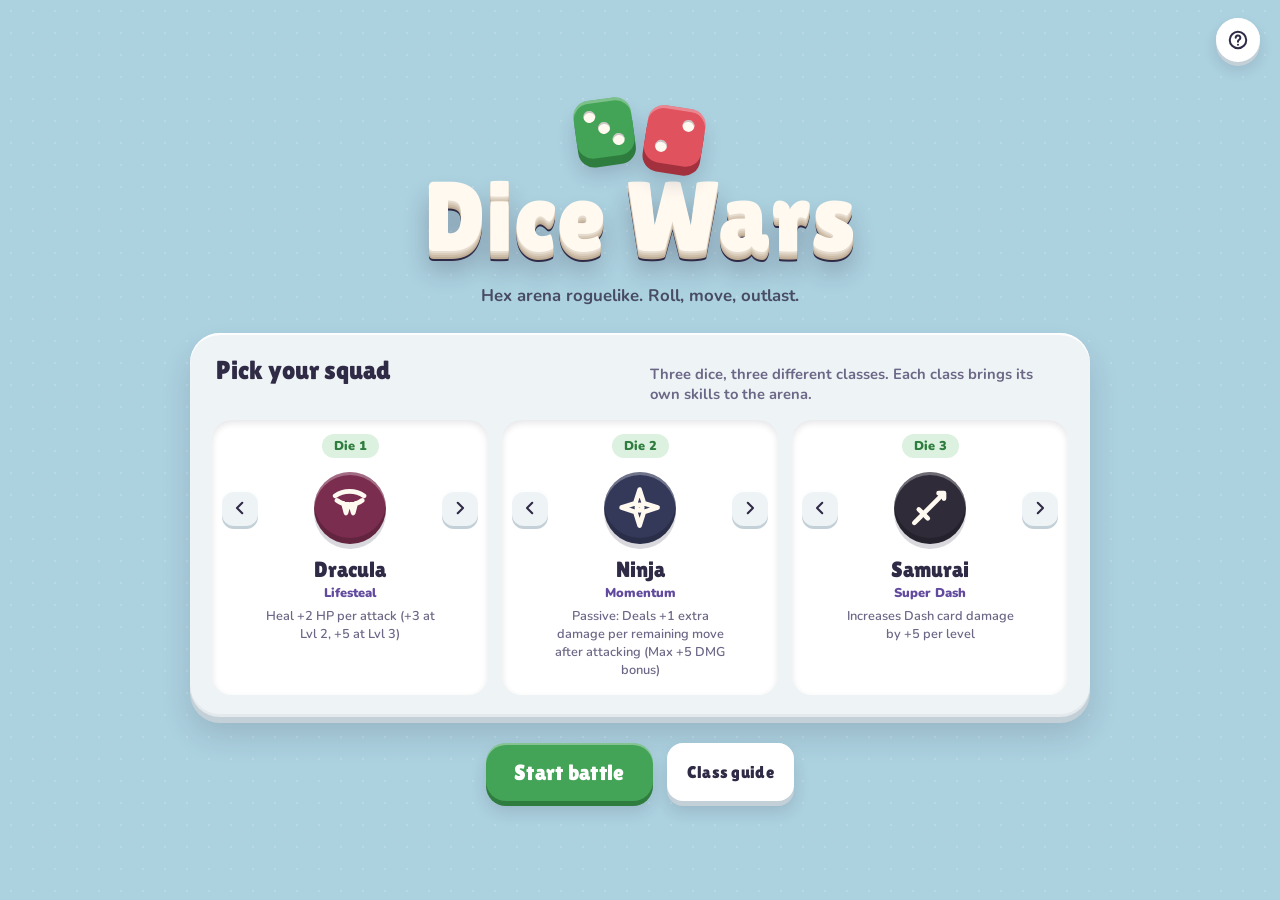
==== commit d5d37ce3: "v3.7: Comeback upgrade when the enemy destroys a die - Losing a die to the enemy (attacks, skills, e" ====
--- a/index.html
+++ b/index.html
@@ -12,7 +12,7 @@
     <link rel="preconnect" href="https://fonts.googleapis.com">
     <link rel="preconnect" href="https://fonts.gstatic.com" crossorigin>
     <link href="https://fonts.googleapis.com/css2?family=Lilita+One&family=Nunito:wght@500;700;800;900&display=swap" rel="stylesheet">
-    <link rel="stylesheet" href="css/style.css?v=3.6.0">
+    <link rel="stylesheet" href="css/style.css?v=3.7.0">
 </head>
 
 <body>
@@ -188,20 +188,20 @@
     <!-- OVERLAY -->
     <div id="overlay" class="hidden"></div>
 
-    <script src="js/config.js?v=3.6.0"></script>
-    <script src="js/icons.js?v=3.6.0"></script>
-    <script src="js/hex.js?v=3.6.0"></script>
-    <script src="js/audio.js?v=3.6.0"></script>
-    <script src="js/state.js?v=3.6.0"></script>
-    <script src="js/render.js?v=3.6.0"></script>
-    <script src="js/ui.js?v=3.6.0"></script>
-    <script src="js/preview.js?v=3.6.0"></script>
-    <script src="js/tips.js?v=3.6.0"></script>
-    <script src="js/cards.js?v=3.6.0"></script>
-    <script src="js/events.js?v=3.6.0"></script>
-    <script src="js/ai.js?v=3.6.0"></script>
-    <script src="js/game.js?v=3.6.0"></script>
-    <script src="js/main.js?v=3.6.0"></script>
+    <script src="js/config.js?v=3.7.0"></script>
+    <script src="js/icons.js?v=3.7.0"></script>
+    <script src="js/hex.js?v=3.7.0"></script>
+    <script src="js/audio.js?v=3.7.0"></script>
+    <script src="js/state.js?v=3.7.0"></script>
+    <script src="js/render.js?v=3.7.0"></script>
+    <script src="js/ui.js?v=3.7.0"></script>
+    <script src="js/preview.js?v=3.7.0"></script>
+    <script src="js/tips.js?v=3.7.0"></script>
+    <script src="js/cards.js?v=3.7.0"></script>
+    <script src="js/events.js?v=3.7.0"></script>
+    <script src="js/ai.js?v=3.7.0"></script>
+    <script src="js/game.js?v=3.7.0"></script>
+    <script src="js/main.js?v=3.7.0"></script>
 </body>
 
 </html>
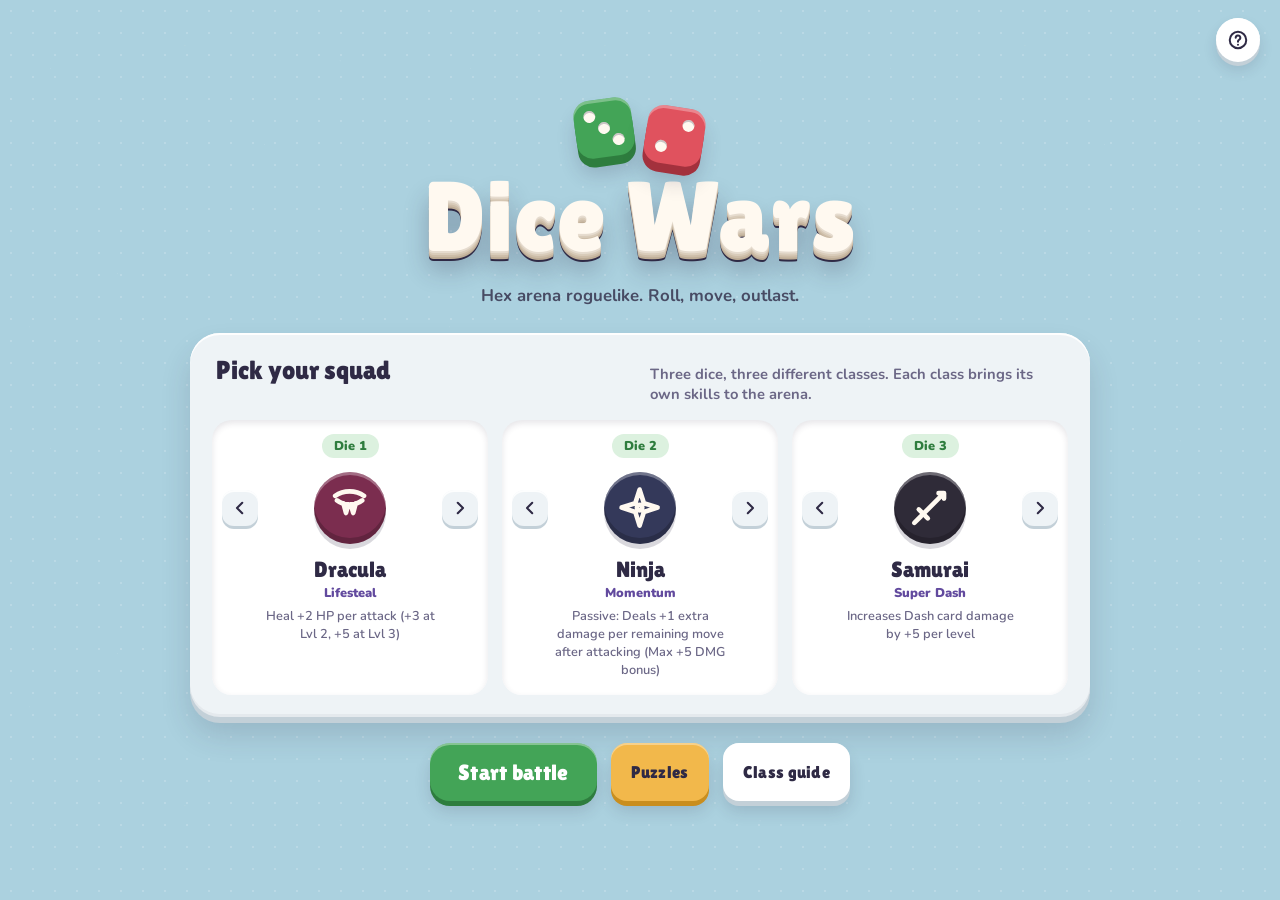
==== commit bcf5fe71: "v4.2: Puzzle mode, Boss Raid (+ Endless), 2-player hot-seat, pause Modes - Pause for every mode: pau" ====
--- a/index.html
+++ b/index.html
@@ -12,7 +12,7 @@
     <link rel="preconnect" href="https://fonts.googleapis.com">
     <link rel="preconnect" href="https://fonts.gstatic.com" crossorigin>
     <link href="https://fonts.googleapis.com/css2?family=Lilita+One&family=Nunito:wght@500;700;800;900&display=swap" rel="stylesheet">
-    <link rel="stylesheet" href="css/style.css?v=3.7.0">
+    <link rel="stylesheet" href="css/style.css?v=4.2.4">
 </head>
 
 <body>
@@ -67,6 +67,7 @@
 
         <div class="start-actions-wrapper">
             <button class="clay-btn teal big" onclick="openGameSettingsModal()">Start battle</button>
+            <button class="clay-btn gold" onclick="openPuzzleSelect()">Puzzles</button>
             <button class="clay-btn plain" onclick="openDiceGuideModal()">Class guide</button>
         </div>
     </div>
@@ -74,12 +75,13 @@
     <!-- GAME SCREEN -->
     <div id="game-screen">
         <header class="topbar">
-            <button class="round-btn" onclick="openGameMenuModal()" title="Menu" aria-label="Menu">
-                <svg class="ico" viewBox="0 0 24 24"><path d="M4 7h9M17 7h3M4 17h3M11 17h9M15 5a2 2 0 1 0 0 4a2 2 0 1 0 0-4M9 15a2 2 0 1 0 0 4a2 2 0 1 0 0-4"/></svg>
+            <button class="round-btn" onclick="openGameMenuModal()" title="Pause (P)" aria-label="Pause">
+                <svg class="ico" viewBox="0 0 24 24"><path d="M8 5v14M16 5v14"/></svg>
             </button>
             <div class="brand">Dice Wars</div>
             <div class="hud-group">
                 <span class="hud-chip wave" id="wave-badge">Wave 1</span>
+                <span class="hud-chip puzzle" id="puzzle-badge" style="display:none"></span>
                 <div class="hud-chip timer" id="timer-badge" title="Time left this turn">
                     <svg class="ico" viewBox="0 0 24 24"><path d="M6 3h12M6 21h12M7.5 3c0 5.5 9 5.5 9 9s-9 3.5-9 9M16.5 3c0 5.5-9 5.5-9 9s9 3.5 9 9"/></svg>
                     <span>30</span><small>s</small>
@@ -107,7 +109,7 @@
         <aside class="side side-left">
             <section class="panel team-panel cpu" id="cpu-bar">
                 <div class="panel-head">
-                    <h3><span class="team-dot cpu"></span>Computer</h3>
+                    <h3 id="cpu-bar-title"><span class="team-dot cpu"></span>Computer</h3>
                     <span class="hand-count" id="cpu-hand-count" title="Cards in the computer's hand">0/3</span>
                 </div>
                 <div class="dice-hp-row" id="cpu-dice-hp"></div>
@@ -131,7 +133,7 @@
         </aside>
 
         <main class="board">
-            <div id="game-message" role="status" aria-live="polite">Waiting to start…</div>
+            <div id="game-message" role="status" aria-live="polite">Waiting to startâ€¦</div>
             <div id="coach-tip" role="note" aria-live="polite"></div>
             <div id="canvas-wrapper">
                 <canvas id="canvas"></canvas>
@@ -141,7 +143,7 @@
         <aside class="side side-right">
             <section class="panel team-panel player" id="player-bar">
                 <div class="panel-head">
-                    <h3><span class="team-dot player"></span>Your dice</h3>
+                    <h3 id="player-bar-title"><span class="team-dot player"></span>Your dice</h3>
                 </div>
                 <div class="dice-hp-row" id="player-dice-hp"></div>
             </section>
@@ -170,6 +172,7 @@
             <div class="tray-skills" id="tray-skills">
                 <button class="clay-btn violet btn-action btn-zap" id="btn-zap" onclick="clearPreview(); triggerPlayerMageZap()" onmouseenter="previewZap()" onmouseleave="clearPreview()" title="Mage: hit the nearest enemy for damage equal to its distance">Zap</button>
                 <button class="clay-btn sky btn-action btn-archer" id="btn-archer" style="display:none;" onclick="triggerPlayerArcherShot()" title="Archer: shoot any enemy from range">Long shot</button>
+                <button class="clay-btn plain btn-action btn-raise" id="btn-raise" style="display:none;" onclick="triggerPuzzleRaise()" title="Necromancer: raise a ghoul within 2 tiles that bites every enemy next to it">Raise</button>
                 <button class="clay-btn amber btn-action btn-pivot" id="btn-pivot" style="display:none;" onclick="triggerPlayerPiercerPivot()" title="Piercer: 8 damage to every enemy around this die">Pivot</button>
                 <button class="clay-btn plain btn-action btn-cancel-pivot" id="btn-cancel-pivot" style="display:none;" onclick="cancelPivotPreview()">Cancel pivot</button>
                 <button class="clay-btn violet btn-action btn-mind-control" id="btn-mind-control" style="display:none;" onclick="triggerPlayerMindControl()" title="Telekinator: take control of one enemy die for 2 waves">Mind control</button>
@@ -188,20 +191,22 @@
     <!-- OVERLAY -->
     <div id="overlay" class="hidden"></div>
 
-    <script src="js/config.js?v=3.7.0"></script>
-    <script src="js/icons.js?v=3.7.0"></script>
-    <script src="js/hex.js?v=3.7.0"></script>
-    <script src="js/audio.js?v=3.7.0"></script>
-    <script src="js/state.js?v=3.7.0"></script>
-    <script src="js/render.js?v=3.7.0"></script>
-    <script src="js/ui.js?v=3.7.0"></script>
-    <script src="js/preview.js?v=3.7.0"></script>
-    <script src="js/tips.js?v=3.7.0"></script>
-    <script src="js/cards.js?v=3.7.0"></script>
-    <script src="js/events.js?v=3.7.0"></script>
-    <script src="js/ai.js?v=3.7.0"></script>
-    <script src="js/game.js?v=3.7.0"></script>
-    <script src="js/main.js?v=3.7.0"></script>
+    <script src="js/config.js?v=4.2.4"></script>
+    <script src="js/icons.js?v=4.2.4"></script>
+    <script src="js/hex.js?v=4.2.4"></script>
+    <script src="js/audio.js?v=4.2.4"></script>
+    <script src="js/state.js?v=4.2.4"></script>
+    <script src="js/render.js?v=4.2.4"></script>
+    <script src="js/ui.js?v=4.2.4"></script>
+    <script src="js/modes.js?v=4.2.4"></script>
+    <script src="js/puzzles.js?v=4.2.4"></script>
+    <script src="js/preview.js?v=4.2.4"></script>
+    <script src="js/tips.js?v=4.2.4"></script>
+    <script src="js/cards.js?v=4.2.4"></script>
+    <script src="js/events.js?v=4.2.4"></script>
+    <script src="js/ai.js?v=4.2.4"></script>
+    <script src="js/game.js?v=4.2.4"></script>
+    <script src="js/main.js?v=4.2.4"></script>
 </body>
 
 </html>
--- a/css/style.css
+++ b/css/style.css
@@ -895,6 +895,88 @@
 .crowd-dot { width: 12px; height: 12px; border-radius: 50%; margin-top: 3px; box-shadow: inset 0 -2px 0 rgba(0,0,0,0.2); }
 .crowd-row b { display: block; font-size: 0.85rem; }
 .crowd-row small { display: block; font-size: 0.72rem; font-weight: 700; color: var(--ink-soft); line-height: 1.35; }
+
+/* ---------- boss raid, hot-seat, pause ---------- */
+.boss-card { display: flex; flex-direction: column; gap: 8px; padding: 10px 12px; border-radius: 16px; background: #fff; box-shadow: var(--inset); cursor: pointer; }
+.boss-head { display: grid; grid-template-columns: auto 1fr auto; gap: 10px; align-items: center; }
+.boss-name { font-family: var(--font-display); font-size: 1.15rem; }
+.boss-phase { font-size: 0.74rem; font-weight: 900; color: var(--violet-lip); }
+.boss-bar { position: relative; height: 16px; border-radius: 10px; background: var(--clay-2); overflow: hidden; box-shadow: inset 0 2px 3px rgba(47,42,69,0.2); }
+.boss-bar i { position: absolute; left: 0; top: 0; bottom: 0; background: linear-gradient(90deg, #5A4787, #8468C4); border-radius: 10px; transition: width 0.4s; box-shadow: inset 0 3px 0 rgba(255,255,255,0.25); }
+.boss-bar b { position: absolute; top: 0; bottom: 0; width: 2px; background: rgba(47,42,69,0.35); }
+.boss-hp { font-size: 0.78rem; font-weight: 900; color: var(--ink-soft); text-align: right; }
+.boss-lvl { font-size: 0.72rem; font-weight: 900; color: #fff; background: var(--violet); border-radius: 8px; padding: 1px 7px; vertical-align: middle; }
+.boss-score { display: flex; justify-content: space-between; font-size: 0.8rem; font-weight: 800; color: var(--ink-soft); }
+.boss-score b { color: var(--ink); font-size: 0.95rem; }
+.endless-score { display: flex; flex-direction: column; align-items: center; margin: 6px 0 2px; }
+.endless-score b { font-family: var(--font-display); font-size: 3rem; line-height: 1; color: var(--violet-lip); }
+.endless-score span { font-size: 0.82rem; font-weight: 800; color: var(--ink-soft); }
+.settings-options-grid.two { grid-template-columns: repeat(2, 1fr); }
+.boss-brief { text-align: left; margin: 14px auto 0; max-width: 40ch; display: flex; flex-direction: column; gap: 6px; padding-left: 18px; font-size: 0.88rem; color: var(--ink-soft); }
+.p2-squad { display: grid; grid-template-columns: repeat(3, 1fr); gap: 8px; }
+.p2-pick { display: grid; grid-template-columns: 34px 1fr 34px; align-items: center; gap: 4px; padding: 8px 6px; border-radius: 16px; background: var(--cpu-soft); }
+.p2-pick .carousel-arrow-btn { width: 34px; height: 34px; }
+.p2-pick-body { display: flex; flex-direction: column; align-items: center; gap: 4px; font-weight: 900; font-size: 0.8rem; text-align: center; }
+body.is-paused #canvas-wrapper { filter: saturate(0.6); }
+/* ---------- puzzles ---------- */
+body.mode-puzzle #wave-badge, body.mode-puzzle #timer-badge, body.mode-puzzle #event-badge,
+body.mode-puzzle #daytime-badge, body.mode-puzzle #auto-test-btn, body.mode-puzzle #cpu-hand-count,
+body.mode-puzzle #cpu-dice-hp .die-dmg-chip { display: none !important; }
+.hud-chip.puzzle { display: inline-flex; gap: 8px; align-items: center; font-weight: 900; }
+.hud-chip.puzzle b { color: var(--violet-lip); }
+.hud-chip.puzzle b.low { color: var(--cpu); }
+.puzzle-tier { font-size: 0.78rem; font-weight: 900; letter-spacing: 0.04em; text-transform: uppercase; color: var(--ink-soft); }
+.puzzle-tier.hard { color: var(--cpu); }
+.puzzle-tier.mid { color: var(--gold-lip, #B8871F); }
+.puzzle-rules { text-align: left; margin: 12px auto 0; max-width: 44ch; display: flex; flex-direction: column; gap: 6px; padding-left: 18px; font-size: 0.88rem; color: var(--ink-soft); }
+.per-die-moves { display: inline-flex; gap: 6px; margin-left: 10px; vertical-align: middle; }
+.die-moves { display: inline-flex; align-items: center; gap: 3px; padding: 2px 7px 2px 3px; border-radius: 10px; background: rgba(255,255,255,0.7); font-size: 0.85rem; }
+.die-moves b { font-weight: 900; }
+.die-moves .ico { width: 13px; height: 13px; }
+.die-moves.done { opacity: 0.45; }
+.die-atk { display: inline-flex; align-items: center; gap: 1px; margin-left: 3px; color: var(--cpu); font-weight: 900; font-size: 0.8rem; }
+.die-atk .ico { width: 13px; height: 13px; }
+@media (max-width: 720px) { .per-die-moves { margin-left: 6px; gap: 4px; } .die-moves { padding: 1px 5px 1px 2px; } }
+.strike-note { font-size: 0.8em; font-weight: 900; color: var(--violet-lip); }
+.puzzle-cards-help { display: flex; flex-direction: column; gap: 8px; margin: 12px 0 0; text-align: left; }
+.pch-row { display: grid; grid-template-columns: 38px 1fr; gap: 10px; align-items: center; padding: 8px 10px; border-radius: 14px; background: #fff; box-shadow: 0 3px 0 rgba(47,42,69,0.1); }
+.pch-icon { width: 38px; height: 38px; border-radius: 12px; display: grid; place-items: center; background: var(--violet); color: #fff; }
+.pch-icon .ico { width: 20px; height: 20px; }
+.pch-icon.role { background: var(--player); }
+.pch-icon.hazard { background: #9A6B10; }
+.pch-name { font-weight: 900; font-size: 0.92rem; }
+.pch-desc { font-size: 0.84rem; color: var(--ink-soft); line-height: 1.35; }
+.pch-new { display: inline-block; font-size: 0.66rem; font-weight: 900; letter-spacing: 0.05em; text-transform: uppercase; color: #fff; background: var(--cpu); border-radius: 6px; padding: 1px 6px; vertical-align: middle; }
+.tutorial-steps { text-align: left; margin: 12px auto 0; padding-left: 22px; display: flex; flex-direction: column; gap: 8px; font-size: 0.9rem; color: var(--ink-soft); line-height: 1.4; }
+.tutorial-steps b { color: var(--ink); }
+.puzzle-hint-btn { display: inline-flex; align-items: center; gap: 5px; border: 0; border-radius: 10px; padding: 4px 10px;
+    background: var(--gold); color: var(--ink); font: inherit; font-weight: 900; font-size: 0.8rem; cursor: pointer; box-shadow: 0 2px 0 #B8871F; }
+.puzzle-hint-btn .ico { width: 15px; height: 15px; }
+#puzzle-hint-banner { position: absolute; left: 50%; bottom: 14px; transform: translate(-50%, 12px); opacity: 0; pointer-events: none;
+    width: max-content; max-width: min(560px, calc(100% - 24px)); display: flex; align-items: center; gap: 10px; flex-wrap: wrap;
+    padding: 10px 44px 10px 14px; border-radius: 16px; background: #FFF8E4; color: var(--ink); font-size: 0.92rem; line-height: 1.35;
+    box-shadow: 0 5px 0 #E3C77E, 0 10px 24px rgba(47,42,69,0.18); transition: opacity 0.25s, transform 0.25s; z-index: 5; }
+#puzzle-hint-banner.show { opacity: 1; transform: translate(-50%, 0); pointer-events: auto; }
+#puzzle-hint-banner .hint-step { font-weight: 900; font-size: 0.74rem; text-transform: uppercase; letter-spacing: 0.04em; color: #9A6B10; background: #F7E2A8; border-radius: 8px; padding: 2px 8px; }
+#puzzle-hint-banner .hint-close { position: absolute; right: 8px; top: 50%; transform: translateY(-50%); border: 0; background: transparent; cursor: pointer; padding: 4px; color: var(--ink-soft); }
+#puzzle-hint-banner .hint-close .ico { width: 16px; height: 16px; }
+.clay-btn.small { padding: 5px 12px; font-size: 0.8rem; }
+.puzzle-hint { margin-top: 10px; padding: 10px 12px; border-radius: 14px; background: var(--clay-2); font-size: 0.88rem; text-align: left; }
+.puzzle-grid { display: grid; grid-template-columns: repeat(auto-fill, minmax(150px, 1fr)); gap: 10px; }
+.puzzle-card { display: grid; grid-template-columns: 38px 1fr; grid-template-rows: auto auto; column-gap: 10px; align-items: center; text-align: left;
+    padding: 10px 12px; border: 0; border-radius: 16px; background: #fff; box-shadow: 0 4px 0 rgba(47,42,69,0.12); cursor: pointer; font: inherit; color: var(--ink); }
+.puzzle-card:hover:not([disabled]) { transform: translateY(-1px); }
+.puzzle-card[disabled] { opacity: 0.55; cursor: not-allowed; }
+.puzzle-num { grid-row: span 2; width: 38px; height: 38px; border-radius: 12px; display: grid; place-items: center; font-family: var(--font-display); font-size: 1.1rem; background: var(--clay-2); }
+.puzzle-num .ico { width: 20px; height: 20px; }
+.puzzle-card.done .puzzle-num { background: var(--player); color: #fff; }
+.puzzle-name { font-weight: 900; font-size: 0.92rem; }
+.puzzle-meta { font-size: 0.74rem; font-weight: 700; color: var(--ink-soft); }
+.puzzle-select .overlay-box, .puzzle-select { max-height: 90vh; overflow-y: auto; }
+
+/* hot-seat handoff: hide the next player's hand and board from the one passing the device */
+#overlay:has(.handoff-box) { background: rgba(47, 42, 69, 0.92); backdrop-filter: blur(22px); -webkit-backdrop-filter: blur(22px); }
+@media (max-width: 720px) { .p2-squad { grid-template-columns: 1fr; } }
 
 /* ---------- responsive ---------- */
 /* short desktop screens: compact hand cards, description on hover */
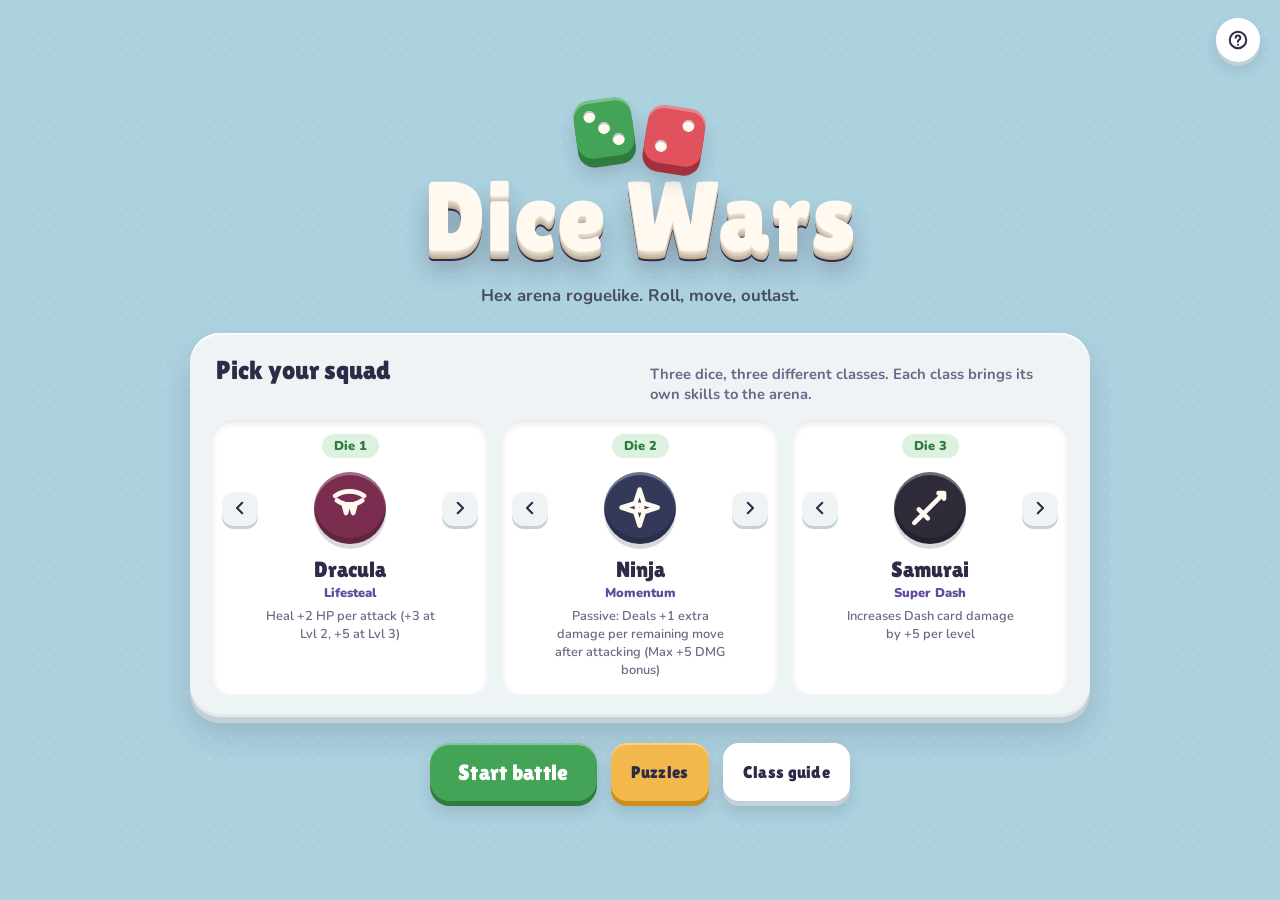
==== commit 58035c76: "Add browser tab icon (favicon) - Clay dice icon matching the start screen logo: favicon.svg, 32px PN" ====
--- a/index.html
+++ b/index.html
@@ -5,6 +5,10 @@
     <meta charset="UTF-8">
     <meta name="viewport" content="width=device-width, initial-scale=1.0, viewport-fit=cover">
     <meta name="theme-color" content="#9ACBD9">
+    <link rel="icon" href="favicon.svg" type="image/svg+xml">
+    <link rel="icon" href="favicon-32.png" type="image/png" sizes="32x32">
+    <link rel="alternate icon" href="favicon.ico" sizes="16x16 32x32 48x48">
+    <link rel="apple-touch-icon" href="apple-touch-icon.png">
     <meta name="mobile-web-app-capable" content="yes">
     <meta name="apple-mobile-web-app-capable" content="yes">
     <title>Dice Wars: Hex Arena</title>
@@ -12,7 +16,7 @@
     <link rel="preconnect" href="https://fonts.googleapis.com">
     <link rel="preconnect" href="https://fonts.gstatic.com" crossorigin>
     <link href="https://fonts.googleapis.com/css2?family=Lilita+One&family=Nunito:wght@500;700;800;900&display=swap" rel="stylesheet">
-    <link rel="stylesheet" href="css/style.css?v=4.2.4">
+    <link rel="stylesheet" href="css/style.css?v=4.2.5">
 </head>
 
 <body>
@@ -133,7 +137,7 @@
         </aside>
 
         <main class="board">
-            <div id="game-message" role="status" aria-live="polite">Waiting to startâ€¦</div>
+            <div id="game-message" role="status" aria-live="polite">Waiting to start…</div>
             <div id="coach-tip" role="note" aria-live="polite"></div>
             <div id="canvas-wrapper">
                 <canvas id="canvas"></canvas>
@@ -191,22 +195,22 @@
     <!-- OVERLAY -->
     <div id="overlay" class="hidden"></div>
 
-    <script src="js/config.js?v=4.2.4"></script>
-    <script src="js/icons.js?v=4.2.4"></script>
-    <script src="js/hex.js?v=4.2.4"></script>
-    <script src="js/audio.js?v=4.2.4"></script>
-    <script src="js/state.js?v=4.2.4"></script>
-    <script src="js/render.js?v=4.2.4"></script>
-    <script src="js/ui.js?v=4.2.4"></script>
-    <script src="js/modes.js?v=4.2.4"></script>
-    <script src="js/puzzles.js?v=4.2.4"></script>
-    <script src="js/preview.js?v=4.2.4"></script>
-    <script src="js/tips.js?v=4.2.4"></script>
-    <script src="js/cards.js?v=4.2.4"></script>
-    <script src="js/events.js?v=4.2.4"></script>
-    <script src="js/ai.js?v=4.2.4"></script>
-    <script src="js/game.js?v=4.2.4"></script>
-    <script src="js/main.js?v=4.2.4"></script>
+    <script src="js/config.js?v=4.2.5"></script>
+    <script src="js/icons.js?v=4.2.5"></script>
+    <script src="js/hex.js?v=4.2.5"></script>
+    <script src="js/audio.js?v=4.2.5"></script>
+    <script src="js/state.js?v=4.2.5"></script>
+    <script src="js/render.js?v=4.2.5"></script>
+    <script src="js/ui.js?v=4.2.5"></script>
+    <script src="js/modes.js?v=4.2.5"></script>
+    <script src="js/puzzles.js?v=4.2.5"></script>
+    <script src="js/preview.js?v=4.2.5"></script>
+    <script src="js/tips.js?v=4.2.5"></script>
+    <script src="js/cards.js?v=4.2.5"></script>
+    <script src="js/events.js?v=4.2.5"></script>
+    <script src="js/ai.js?v=4.2.5"></script>
+    <script src="js/game.js?v=4.2.5"></script>
+    <script src="js/main.js?v=4.2.5"></script>
 </body>
 
 </html>
--- a/css/style.css
+++ b/css/style.css
@@ -1257,3 +1257,33 @@
 @media (prefers-reduced-motion: reduce) {
     *, *::before, *::after { animation-duration: 0.01ms !important; transition-duration: 0.01ms !important; }
 }
+
+/* ---------- responsive fixes: tray rows, boss card ---------- */
+.moves-display { flex-wrap: wrap; row-gap: 4px; min-width: 0; }
+.per-die-moves { flex-wrap: wrap; }
+.dice-hp-row > .boss-card { grid-column: 1 / -1; }
+@media (max-width: 820px) {
+    /* roll on one line; "N moves" + per-die chips drop to their own full-width line when they don't fit */
+    .tray-roll { flex-wrap: wrap; row-gap: 6px; }
+    .roll-dice-display { min-height: 34px; }
+    .moves-display { flex: 1 1 auto; align-items: center; }
+    .per-die-moves { margin-left: auto; }
+    /* boss: one full-width, compact card instead of a squeezed column */
+    .boss-card { padding: 8px 10px; gap: 6px; }
+    .boss-head { gap: 8px; }
+    .boss-head .class-badge { width: 32px; height: 32px; }
+    .boss-name { font-size: 1rem; line-height: 1.1; }
+    .boss-phase { font-size: 0.7rem; }
+    .boss-bar { height: 12px; }
+    .boss-hp, .boss-score { font-size: 0.72rem; }
+}
+@media (max-width: 380px) {
+    .roll-plus, .roll-eq { display: none; }
+    .roll-die-box { width: 28px; height: 28px; font-size: 0.95rem; }
+    .die-moves { font-size: 0.78rem; }
+}
+@media (max-width: 420px) {
+    .hud-chip.puzzle { gap: 6px; padding-left: 8px; padding-right: 6px; }
+    .hud-chip.puzzle .pz-label, .puzzle-hint-btn .hint-label { display: none; }
+    .puzzle-hint-btn { padding: 4px 7px; }
+}
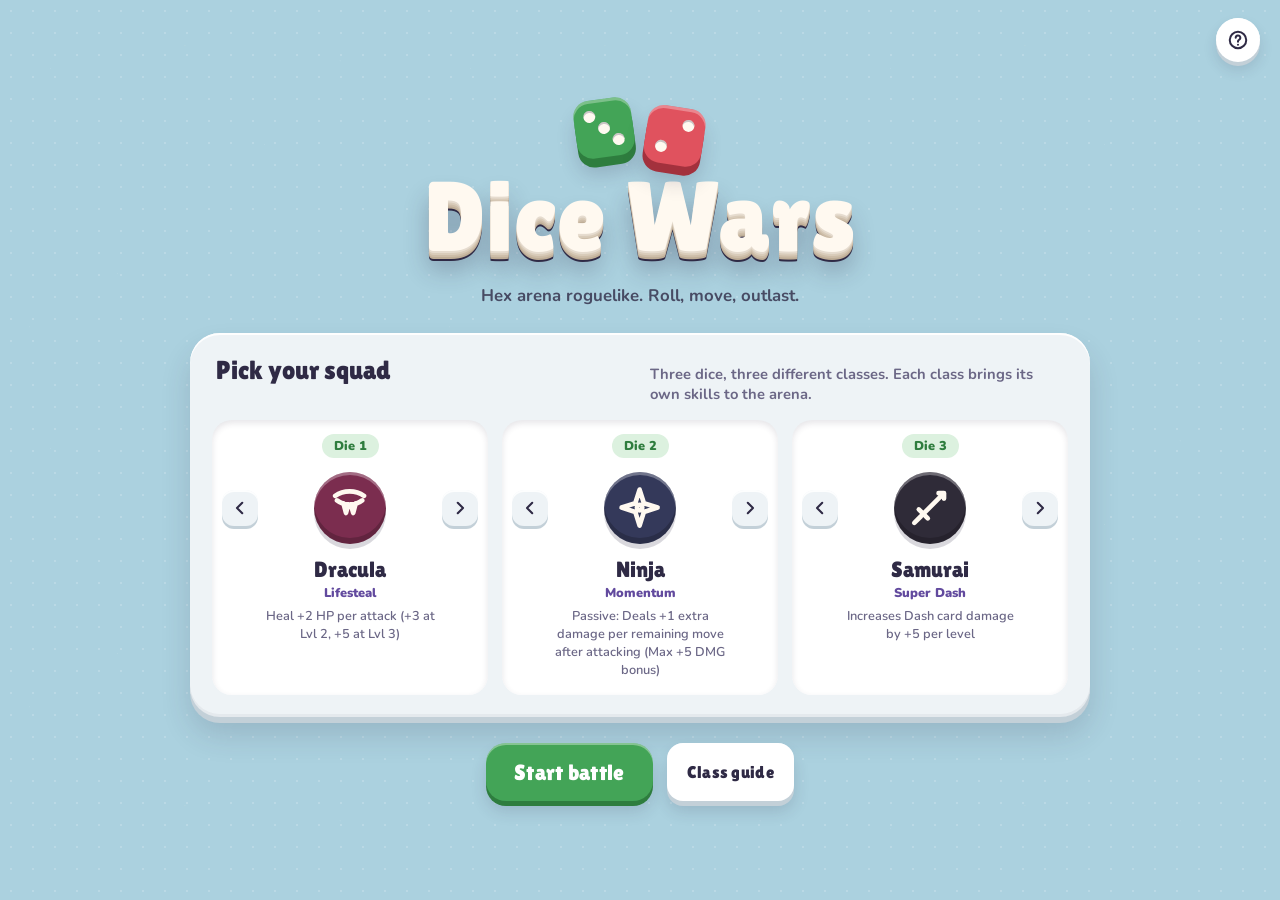
==== commit 5ed4ca45: "TA: focus on vs CPU mode (remove Puzzles, Boss Raid, 2-player hot-seat) Keeps classes, cards, arena " ====
--- a/index.html
+++ b/index.html
@@ -71,7 +71,6 @@
 
         <div class="start-actions-wrapper">
             <button class="clay-btn teal big" onclick="openGameSettingsModal()">Start battle</button>
-            <button class="clay-btn gold" onclick="openPuzzleSelect()">Puzzles</button>
             <button class="clay-btn plain" onclick="openDiceGuideModal()">Class guide</button>
         </div>
     </div>
@@ -85,7 +84,6 @@
             <div class="brand">Dice Wars</div>
             <div class="hud-group">
                 <span class="hud-chip wave" id="wave-badge">Wave 1</span>
-                <span class="hud-chip puzzle" id="puzzle-badge" style="display:none"></span>
                 <div class="hud-chip timer" id="timer-badge" title="Time left this turn">
                     <svg class="ico" viewBox="0 0 24 24"><path d="M6 3h12M6 21h12M7.5 3c0 5.5 9 5.5 9 9s-9 3.5-9 9M16.5 3c0 5.5-9 5.5-9 9s9 3.5 9 9"/></svg>
                     <span>30</span><small>s</small>
@@ -176,7 +174,6 @@
             <div class="tray-skills" id="tray-skills">
                 <button class="clay-btn violet btn-action btn-zap" id="btn-zap" onclick="clearPreview(); triggerPlayerMageZap()" onmouseenter="previewZap()" onmouseleave="clearPreview()" title="Mage: hit the nearest enemy for damage equal to its distance">Zap</button>
                 <button class="clay-btn sky btn-action btn-archer" id="btn-archer" style="display:none;" onclick="triggerPlayerArcherShot()" title="Archer: shoot any enemy from range">Long shot</button>
-                <button class="clay-btn plain btn-action btn-raise" id="btn-raise" style="display:none;" onclick="triggerPuzzleRaise()" title="Necromancer: raise a ghoul within 2 tiles that bites every enemy next to it">Raise</button>
                 <button class="clay-btn amber btn-action btn-pivot" id="btn-pivot" style="display:none;" onclick="triggerPlayerPiercerPivot()" title="Piercer: 8 damage to every enemy around this die">Pivot</button>
                 <button class="clay-btn plain btn-action btn-cancel-pivot" id="btn-cancel-pivot" style="display:none;" onclick="cancelPivotPreview()">Cancel pivot</button>
                 <button class="clay-btn violet btn-action btn-mind-control" id="btn-mind-control" style="display:none;" onclick="triggerPlayerMindControl()" title="Telekinator: take control of one enemy die for 2 waves">Mind control</button>
@@ -202,8 +199,7 @@
     <script src="js/state.js?v=4.2.5"></script>
     <script src="js/render.js?v=4.2.5"></script>
     <script src="js/ui.js?v=4.2.5"></script>
-    <script src="js/modes.js?v=4.2.5"></script>
-    <script src="js/puzzles.js?v=4.2.5"></script>
+    <script src="js/pause.js?v=4.2.5"></script>
     <script src="js/preview.js?v=4.2.5"></script>
     <script src="js/tips.js?v=4.2.5"></script>
     <script src="js/cards.js?v=4.2.5"></script>
--- a/css/style.css
+++ b/css/style.css
@@ -896,39 +896,8 @@
 .crowd-row b { display: block; font-size: 0.85rem; }
 .crowd-row small { display: block; font-size: 0.72rem; font-weight: 700; color: var(--ink-soft); line-height: 1.35; }
 
-/* ---------- boss raid, hot-seat, pause ---------- */
-.boss-card { display: flex; flex-direction: column; gap: 8px; padding: 10px 12px; border-radius: 16px; background: #fff; box-shadow: var(--inset); cursor: pointer; }
-.boss-head { display: grid; grid-template-columns: auto 1fr auto; gap: 10px; align-items: center; }
-.boss-name { font-family: var(--font-display); font-size: 1.15rem; }
-.boss-phase { font-size: 0.74rem; font-weight: 900; color: var(--violet-lip); }
-.boss-bar { position: relative; height: 16px; border-radius: 10px; background: var(--clay-2); overflow: hidden; box-shadow: inset 0 2px 3px rgba(47,42,69,0.2); }
-.boss-bar i { position: absolute; left: 0; top: 0; bottom: 0; background: linear-gradient(90deg, #5A4787, #8468C4); border-radius: 10px; transition: width 0.4s; box-shadow: inset 0 3px 0 rgba(255,255,255,0.25); }
-.boss-bar b { position: absolute; top: 0; bottom: 0; width: 2px; background: rgba(47,42,69,0.35); }
-.boss-hp { font-size: 0.78rem; font-weight: 900; color: var(--ink-soft); text-align: right; }
-.boss-lvl { font-size: 0.72rem; font-weight: 900; color: #fff; background: var(--violet); border-radius: 8px; padding: 1px 7px; vertical-align: middle; }
-.boss-score { display: flex; justify-content: space-between; font-size: 0.8rem; font-weight: 800; color: var(--ink-soft); }
-.boss-score b { color: var(--ink); font-size: 0.95rem; }
-.endless-score { display: flex; flex-direction: column; align-items: center; margin: 6px 0 2px; }
-.endless-score b { font-family: var(--font-display); font-size: 3rem; line-height: 1; color: var(--violet-lip); }
-.endless-score span { font-size: 0.82rem; font-weight: 800; color: var(--ink-soft); }
-.settings-options-grid.two { grid-template-columns: repeat(2, 1fr); }
-.boss-brief { text-align: left; margin: 14px auto 0; max-width: 40ch; display: flex; flex-direction: column; gap: 6px; padding-left: 18px; font-size: 0.88rem; color: var(--ink-soft); }
-.p2-squad { display: grid; grid-template-columns: repeat(3, 1fr); gap: 8px; }
-.p2-pick { display: grid; grid-template-columns: 34px 1fr 34px; align-items: center; gap: 4px; padding: 8px 6px; border-radius: 16px; background: var(--cpu-soft); }
-.p2-pick .carousel-arrow-btn { width: 34px; height: 34px; }
-.p2-pick-body { display: flex; flex-direction: column; align-items: center; gap: 4px; font-weight: 900; font-size: 0.8rem; text-align: center; }
+/* ---------- pause ---------- */
 body.is-paused #canvas-wrapper { filter: saturate(0.6); }
-/* ---------- puzzles ---------- */
-body.mode-puzzle #wave-badge, body.mode-puzzle #timer-badge, body.mode-puzzle #event-badge,
-body.mode-puzzle #daytime-badge, body.mode-puzzle #auto-test-btn, body.mode-puzzle #cpu-hand-count,
-body.mode-puzzle #cpu-dice-hp .die-dmg-chip { display: none !important; }
-.hud-chip.puzzle { display: inline-flex; gap: 8px; align-items: center; font-weight: 900; }
-.hud-chip.puzzle b { color: var(--violet-lip); }
-.hud-chip.puzzle b.low { color: var(--cpu); }
-.puzzle-tier { font-size: 0.78rem; font-weight: 900; letter-spacing: 0.04em; text-transform: uppercase; color: var(--ink-soft); }
-.puzzle-tier.hard { color: var(--cpu); }
-.puzzle-tier.mid { color: var(--gold-lip, #B8871F); }
-.puzzle-rules { text-align: left; margin: 12px auto 0; max-width: 44ch; display: flex; flex-direction: column; gap: 6px; padding-left: 18px; font-size: 0.88rem; color: var(--ink-soft); }
 .per-die-moves { display: inline-flex; gap: 6px; margin-left: 10px; vertical-align: middle; }
 .die-moves { display: inline-flex; align-items: center; gap: 3px; padding: 2px 7px 2px 3px; border-radius: 10px; background: rgba(255,255,255,0.7); font-size: 0.85rem; }
 .die-moves b { font-weight: 900; }
@@ -937,46 +906,7 @@
 .die-atk { display: inline-flex; align-items: center; gap: 1px; margin-left: 3px; color: var(--cpu); font-weight: 900; font-size: 0.8rem; }
 .die-atk .ico { width: 13px; height: 13px; }
 @media (max-width: 720px) { .per-die-moves { margin-left: 6px; gap: 4px; } .die-moves { padding: 1px 5px 1px 2px; } }
-.strike-note { font-size: 0.8em; font-weight: 900; color: var(--violet-lip); }
-.puzzle-cards-help { display: flex; flex-direction: column; gap: 8px; margin: 12px 0 0; text-align: left; }
-.pch-row { display: grid; grid-template-columns: 38px 1fr; gap: 10px; align-items: center; padding: 8px 10px; border-radius: 14px; background: #fff; box-shadow: 0 3px 0 rgba(47,42,69,0.1); }
-.pch-icon { width: 38px; height: 38px; border-radius: 12px; display: grid; place-items: center; background: var(--violet); color: #fff; }
-.pch-icon .ico { width: 20px; height: 20px; }
-.pch-icon.role { background: var(--player); }
-.pch-icon.hazard { background: #9A6B10; }
-.pch-name { font-weight: 900; font-size: 0.92rem; }
-.pch-desc { font-size: 0.84rem; color: var(--ink-soft); line-height: 1.35; }
-.pch-new { display: inline-block; font-size: 0.66rem; font-weight: 900; letter-spacing: 0.05em; text-transform: uppercase; color: #fff; background: var(--cpu); border-radius: 6px; padding: 1px 6px; vertical-align: middle; }
-.tutorial-steps { text-align: left; margin: 12px auto 0; padding-left: 22px; display: flex; flex-direction: column; gap: 8px; font-size: 0.9rem; color: var(--ink-soft); line-height: 1.4; }
-.tutorial-steps b { color: var(--ink); }
-.puzzle-hint-btn { display: inline-flex; align-items: center; gap: 5px; border: 0; border-radius: 10px; padding: 4px 10px;
-    background: var(--gold); color: var(--ink); font: inherit; font-weight: 900; font-size: 0.8rem; cursor: pointer; box-shadow: 0 2px 0 #B8871F; }
-.puzzle-hint-btn .ico { width: 15px; height: 15px; }
-#puzzle-hint-banner { position: absolute; left: 50%; bottom: 14px; transform: translate(-50%, 12px); opacity: 0; pointer-events: none;
-    width: max-content; max-width: min(560px, calc(100% - 24px)); display: flex; align-items: center; gap: 10px; flex-wrap: wrap;
-    padding: 10px 44px 10px 14px; border-radius: 16px; background: #FFF8E4; color: var(--ink); font-size: 0.92rem; line-height: 1.35;
-    box-shadow: 0 5px 0 #E3C77E, 0 10px 24px rgba(47,42,69,0.18); transition: opacity 0.25s, transform 0.25s; z-index: 5; }
-#puzzle-hint-banner.show { opacity: 1; transform: translate(-50%, 0); pointer-events: auto; }
-#puzzle-hint-banner .hint-step { font-weight: 900; font-size: 0.74rem; text-transform: uppercase; letter-spacing: 0.04em; color: #9A6B10; background: #F7E2A8; border-radius: 8px; padding: 2px 8px; }
-#puzzle-hint-banner .hint-close { position: absolute; right: 8px; top: 50%; transform: translateY(-50%); border: 0; background: transparent; cursor: pointer; padding: 4px; color: var(--ink-soft); }
-#puzzle-hint-banner .hint-close .ico { width: 16px; height: 16px; }
-.clay-btn.small { padding: 5px 12px; font-size: 0.8rem; }
-.puzzle-hint { margin-top: 10px; padding: 10px 12px; border-radius: 14px; background: var(--clay-2); font-size: 0.88rem; text-align: left; }
-.puzzle-grid { display: grid; grid-template-columns: repeat(auto-fill, minmax(150px, 1fr)); gap: 10px; }
-.puzzle-card { display: grid; grid-template-columns: 38px 1fr; grid-template-rows: auto auto; column-gap: 10px; align-items: center; text-align: left;
-    padding: 10px 12px; border: 0; border-radius: 16px; background: #fff; box-shadow: 0 4px 0 rgba(47,42,69,0.12); cursor: pointer; font: inherit; color: var(--ink); }
-.puzzle-card:hover:not([disabled]) { transform: translateY(-1px); }
-.puzzle-card[disabled] { opacity: 0.55; cursor: not-allowed; }
-.puzzle-num { grid-row: span 2; width: 38px; height: 38px; border-radius: 12px; display: grid; place-items: center; font-family: var(--font-display); font-size: 1.1rem; background: var(--clay-2); }
-.puzzle-num .ico { width: 20px; height: 20px; }
-.puzzle-card.done .puzzle-num { background: var(--player); color: #fff; }
-.puzzle-name { font-weight: 900; font-size: 0.92rem; }
-.puzzle-meta { font-size: 0.74rem; font-weight: 700; color: var(--ink-soft); }
-.puzzle-select .overlay-box, .puzzle-select { max-height: 90vh; overflow-y: auto; }
-
-/* hot-seat handoff: hide the next player's hand and board from the one passing the device */
-#overlay:has(.handoff-box) { background: rgba(47, 42, 69, 0.92); backdrop-filter: blur(22px); -webkit-backdrop-filter: blur(22px); }
-@media (max-width: 720px) { .p2-squad { grid-template-columns: 1fr; } }
+
 
 /* ---------- responsive ---------- */
 /* short desktop screens: compact hand cards, description on hover */
@@ -1258,32 +1188,18 @@
     *, *::before, *::after { animation-duration: 0.01ms !important; transition-duration: 0.01ms !important; }
 }
 
-/* ---------- responsive fixes: tray rows, boss card ---------- */
+/* ---------- responsive fixes: tray rows ---------- */
 .moves-display { flex-wrap: wrap; row-gap: 4px; min-width: 0; }
 .per-die-moves { flex-wrap: wrap; }
-.dice-hp-row > .boss-card { grid-column: 1 / -1; }
 @media (max-width: 820px) {
     /* roll on one line; "N moves" + per-die chips drop to their own full-width line when they don't fit */
     .tray-roll { flex-wrap: wrap; row-gap: 6px; }
     .roll-dice-display { min-height: 34px; }
     .moves-display { flex: 1 1 auto; align-items: center; }
     .per-die-moves { margin-left: auto; }
-    /* boss: one full-width, compact card instead of a squeezed column */
-    .boss-card { padding: 8px 10px; gap: 6px; }
-    .boss-head { gap: 8px; }
-    .boss-head .class-badge { width: 32px; height: 32px; }
-    .boss-name { font-size: 1rem; line-height: 1.1; }
-    .boss-phase { font-size: 0.7rem; }
-    .boss-bar { height: 12px; }
-    .boss-hp, .boss-score { font-size: 0.72rem; }
 }
 @media (max-width: 380px) {
     .roll-plus, .roll-eq { display: none; }
     .roll-die-box { width: 28px; height: 28px; font-size: 0.95rem; }
     .die-moves { font-size: 0.78rem; }
 }
-@media (max-width: 420px) {
-    .hud-chip.puzzle { gap: 6px; padding-left: 8px; padding-right: 6px; }
-    .hud-chip.puzzle .pz-label, .puzzle-hint-btn .hint-label { display: none; }
-    .puzzle-hint-btn { padding: 4px 7px; }
-}
